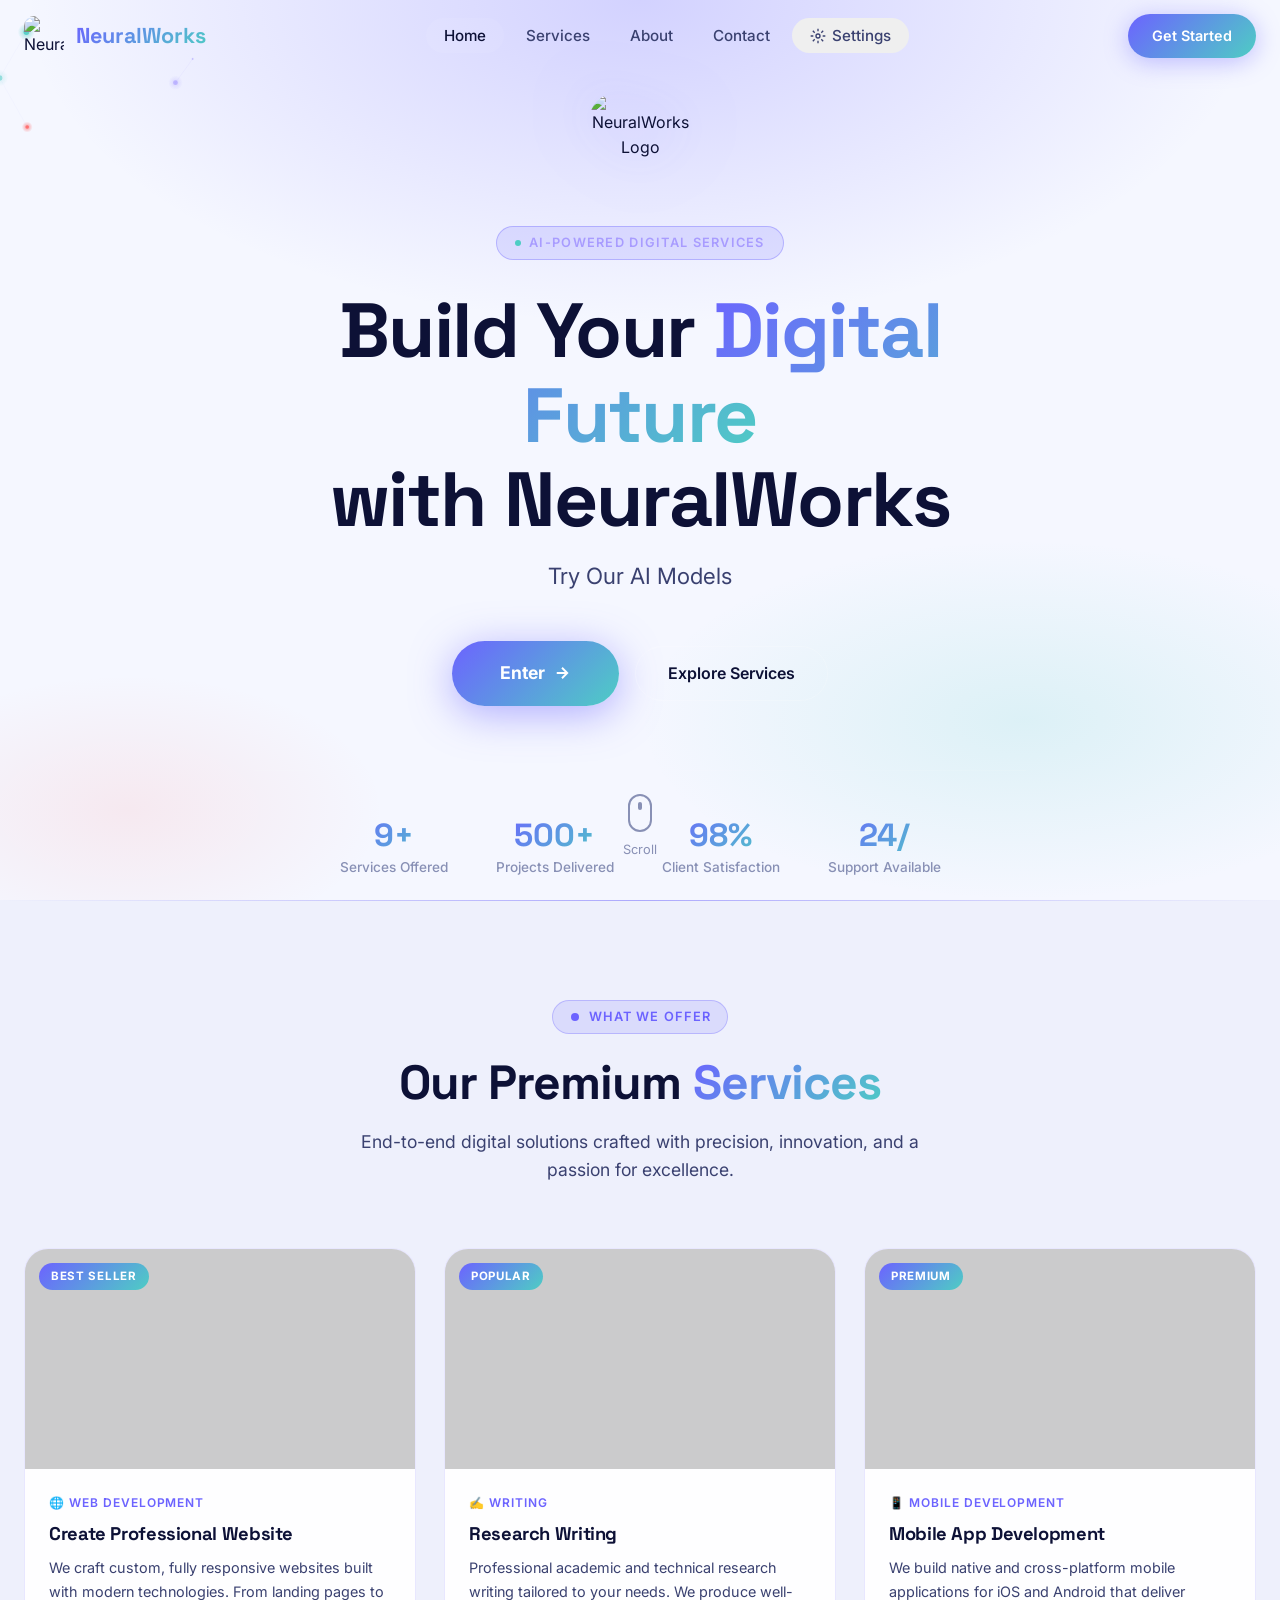
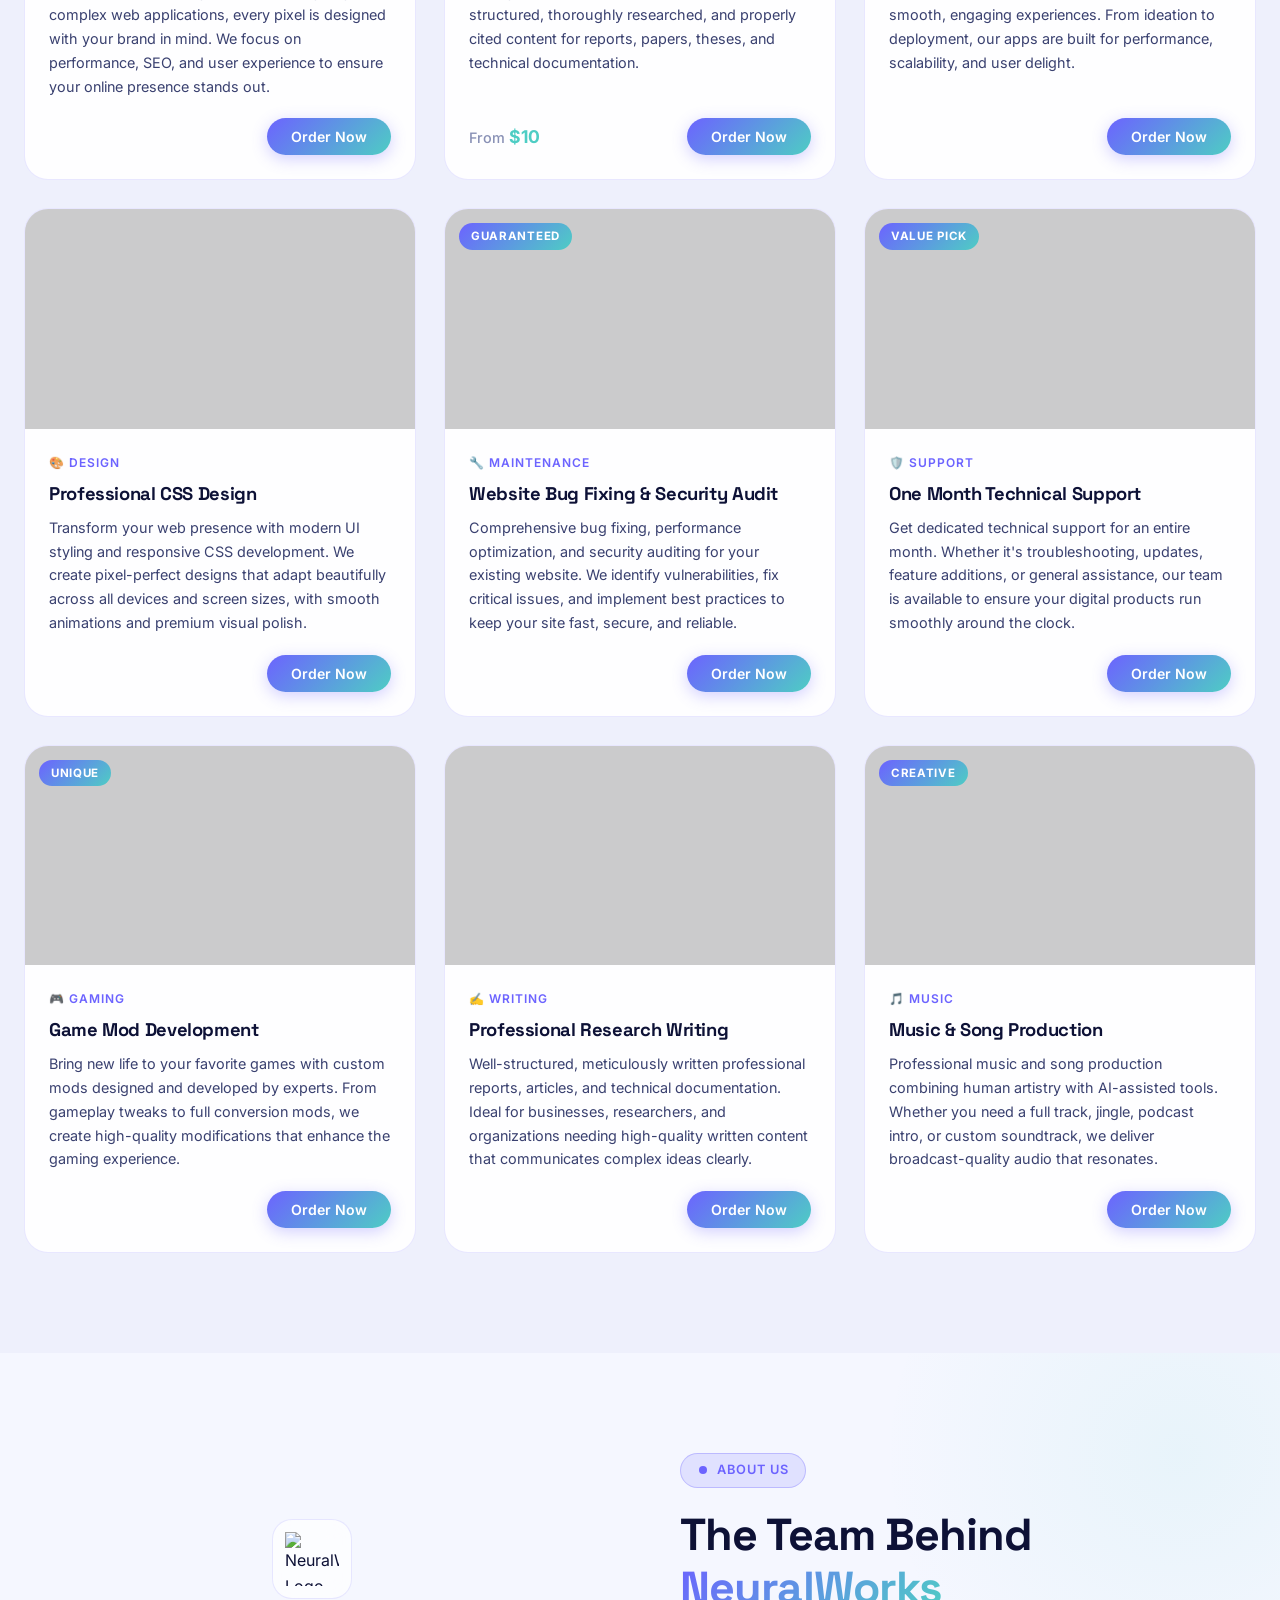
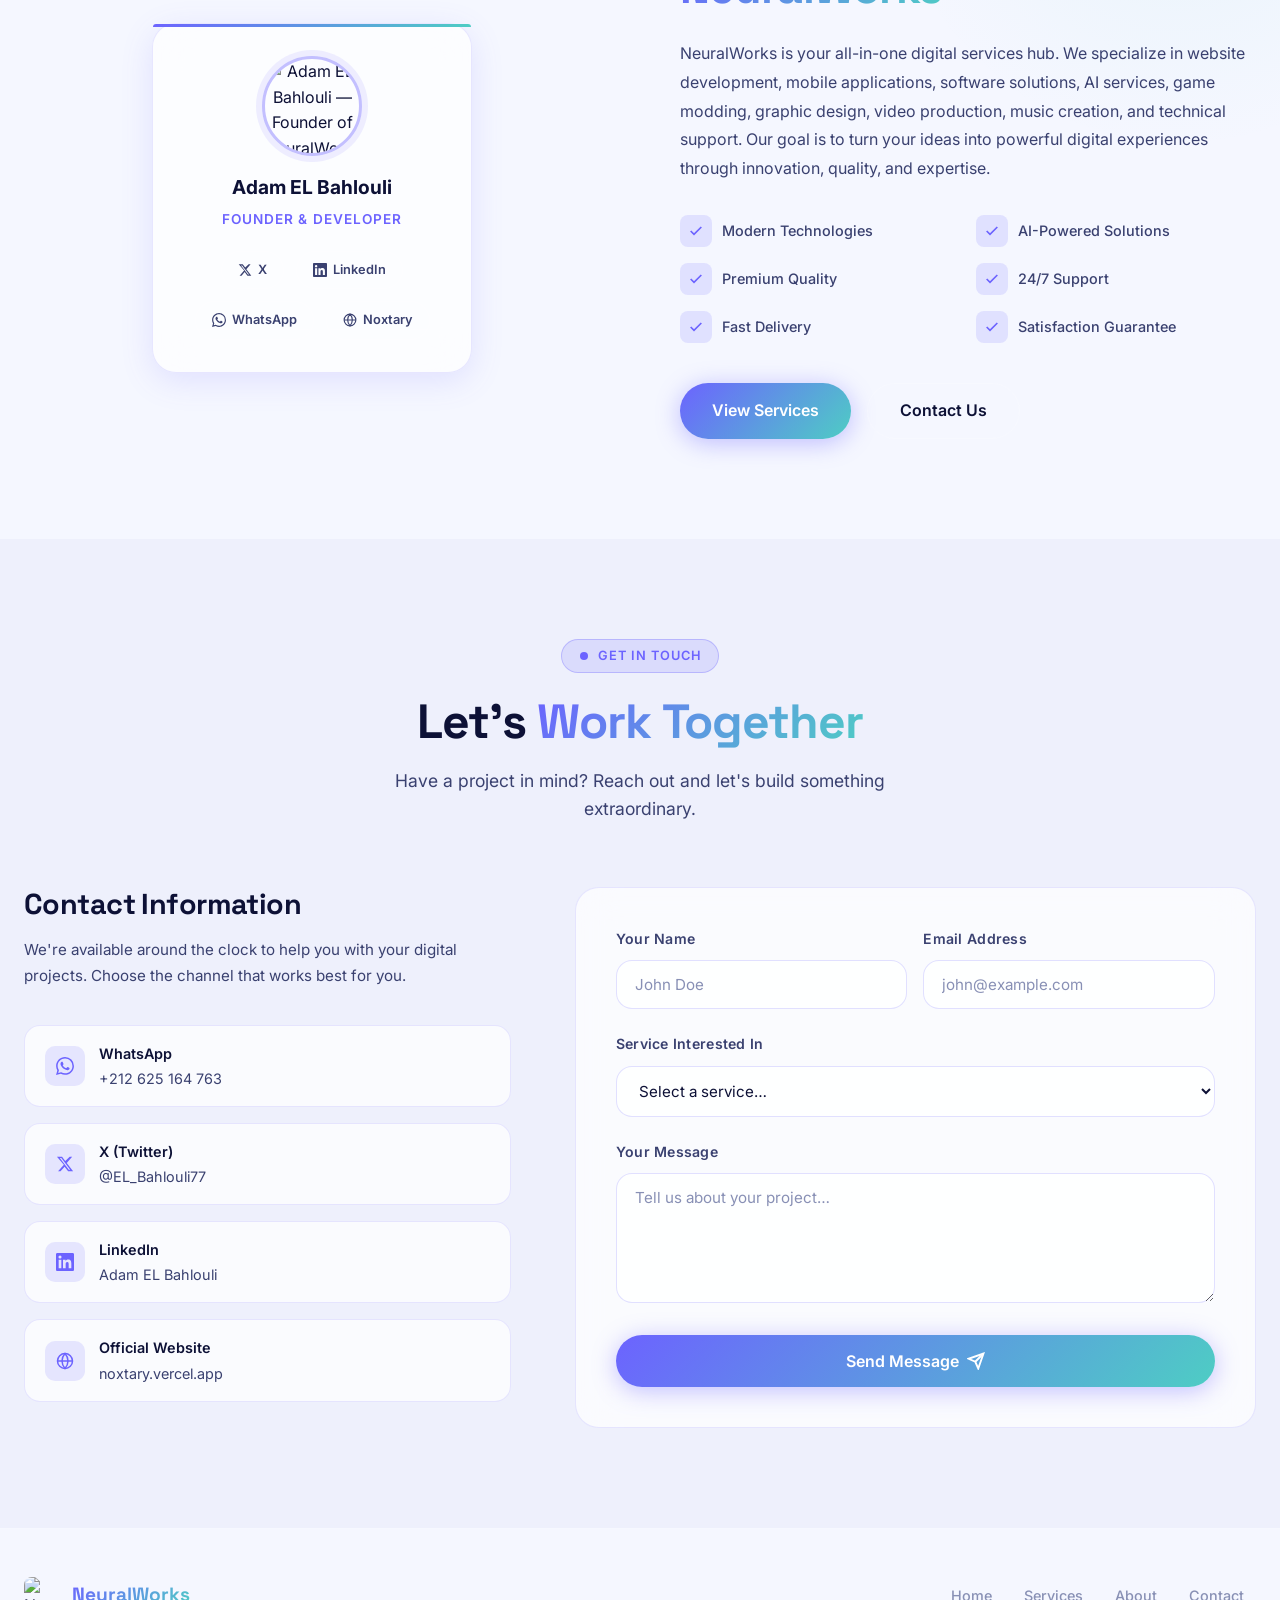
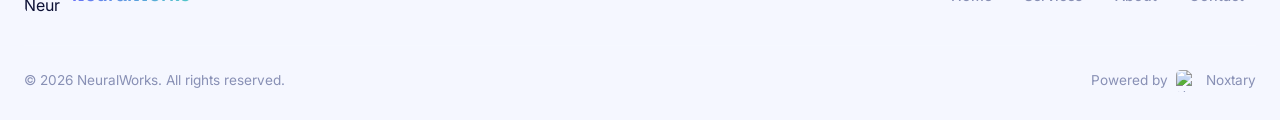
==== Product.html @ 435d672d "Add files via upload" ====
<!DOCTYPE html>
<html lang="en" data-theme="dark">
<head>
  <meta charset="UTF-8" />
  <meta name="viewport" content="width=device-width, initial-scale=1.0" />
  <meta name="description" content="NeuralWorks — Service Details. Premium digital services built with expertise and innovation." />
  <meta name="author" content="Adam EL Bahlouli" />
  <title>Service Details — NeuralWorks</title>
  <link rel="icon" href="https://i.postimg.cc/4Nc6kcV0/file-00000000b61871f4b423d0cf70eb6f37.png" type="image/png" />
  <link rel="stylesheet" href="css/style.css" />
  <link rel="stylesheet" href="css/product.css" />
</head>
<body>

<!-- ==========================================
     NAVIGATION
     ========================================== -->
<nav class="navbar" id="navbar" role="navigation" aria-label="Main navigation">
  <div class="container">
    <a href="index.html" class="nav-logo" aria-label="NeuralWorks Home">
      <img src="https://i.postimg.cc/4Nc6kcV0/file-00000000b61871f4b423d0cf70eb6f37.png"
           alt="NeuralWorks Logo" width="40" height="40" loading="eager" />
      <span class="nav-logo-text">NeuralWorks</span>
    </a>

    <ul class="nav-links" role="list">
      <li><a href="index.html#hero"     class="nav-link" id="nav-home">Home</a></li>
      <li><a href="index.html#services" class="nav-link" id="nav-services">Services</a></li>
      <li><a href="index.html#about"    class="nav-link" id="nav-about">About</a></li>
      <li><a href="index.html#contact"  class="nav-link" id="nav-contact">Contact</a></li>
      <li>
        <button class="nav-link settings-link" id="settings-trigger" aria-haspopup="dialog">
          <svg width="16" height="16" viewBox="0 0 24 24" fill="none" stroke="currentColor" stroke-width="2">
            <circle cx="12" cy="12" r="3"/>
            <path d="M12 1v4M12 19v4M4.22 4.22l2.83 2.83M16.95 16.95l2.83 2.83M1 12h4M19 12h4M4.22 19.78l2.83-2.83M16.95 7.05l2.83-2.83"/>
          </svg>
          Settings
        </button>
      </li>
    </ul>

    <div class="nav-actions">
      <a href="index.html#contact" class="btn btn-primary btn-sm nav-cta">Get Started</a>
      <button class="hamburger" id="hamburger" aria-label="Toggle menu" aria-expanded="false">
        <span></span><span></span><span></span>
      </button>
    </div>
  </div>
</nav>

<!-- Mobile Drawer -->
<div class="nav-drawer" id="nav-drawer">
  <a href="index.html#hero"     class="nav-link">Home</a>
  <a href="index.html#services" class="nav-link">Services</a>
  <a href="index.html#about"    class="nav-link">About</a>
  <a href="index.html#contact"  class="nav-link">Contact</a>
  <button class="nav-link settings-link" id="drawer-settings" style="width:100%;text-align:left;">
    <svg width="16" height="16" viewBox="0 0 24 24" fill="none" stroke="currentColor" stroke-width="2">
      <circle cx="12" cy="12" r="3"/>
      <path d="M12 1v4M12 19v4M4.22 4.22l2.83 2.83M16.95 16.95l2.83 2.83M1 12h4M19 12h4M4.22 19.78l2.83-2.83M16.95 7.05l2.83-2.83"/>
    </svg>
    Settings
  </button>
</div>

<!-- ==========================================
     PRODUCT PAGE MAIN CONTENT
     ========================================== -->
<main id="product-main" aria-label="Service Details">

  <!-- Breadcrumb -->
  <div class="product-breadcrumb" id="product-breadcrumb">
    <div class="container">
      <nav aria-label="Breadcrumb">
        <ol class="breadcrumb-list">
          <li><a href="index.html">Home</a></li>
          <li aria-hidden="true">
            <svg width="14" height="14" viewBox="0 0 24 24" fill="none" stroke="currentColor" stroke-width="2">
              <polyline points="9 18 15 12 9 6"/>
            </svg>
          </li>
          <li><a href="index.html#services">Services</a></li>
          <li aria-hidden="true">
            <svg width="14" height="14" viewBox="0 0 24 24" fill="none" stroke="currentColor" stroke-width="2">
              <polyline points="9 18 15 12 9 6"/>
            </svg>
          </li>
          <li id="breadcrumb-current" aria-current="page">Loading…</li>
        </ol>
      </nav>
    </div>
  </div>

  <!-- Loading State -->
  <div id="product-loading" class="product-loading" aria-live="polite" aria-busy="true">
    <div class="container">
      <div class="product-loading-layout">
        <div class="product-loading-image skeleton"></div>
        <div class="product-loading-details">
          <div class="skeleton" style="height:14px;width:120px;margin-bottom:16px;"></div>
          <div class="skeleton" style="height:36px;width:85%;margin-bottom:12px;"></div>
          <div class="skeleton" style="height:20px;width:60%;margin-bottom:32px;"></div>
          <div class="skeleton" style="height:14px;width:100%;margin-bottom:8px;"></div>
          <div class="skeleton" style="height:14px;width:90%;margin-bottom:8px;"></div>
          <div class="skeleton" style="height:14px;width:75%;margin-bottom:40px;"></div>
          <div style="display:flex;gap:16px;">
            <div class="skeleton" style="height:50px;width:160px;border-radius:9999px;"></div>
            <div class="skeleton" style="height:50px;width:140px;border-radius:9999px;"></div>
          </div>
        </div>
      </div>
    </div>
  </div>

  <!-- Product Content (hidden until loaded) -->
  <div id="product-content" class="product-content" style="display:none;" aria-hidden="true">
    <div class="container">

      <!-- Hero Section -->
      <div class="product-hero">
        <!-- Main Image -->
        <div class="product-image-wrap reveal">
          <img id="product-main-image"
               src=""
               alt=""
               class="product-main-image"
               loading="lazy"
               width="800" height="450" />

          <!-- Badges -->
          <div class="product-image-badges" id="product-image-badges"></div>
        </div>

        <!-- Details -->
        <div class="product-details reveal reveal-delay-2">
          <div class="product-category" id="product-category"></div>

          <h1 class="product-title" id="product-title">Loading…</h1>
          <p class="product-subtitle" id="product-subtitle"></p>

          <!-- Rating -->
          <div class="product-rating-row" id="product-rating-row">
            <div class="product-stars" id="product-stars" aria-label="Rating"></div>
            <span class="product-rating-value" id="product-rating-value"></span>
            <span class="product-reviews" id="product-reviews"></span>
          </div>

          <!-- Price -->
          <div class="product-price-block" id="product-price-block">
            <div class="product-price" id="product-price"></div>
            <div class="product-discount" id="product-discount" style="display:none;"></div>
          </div>

          <!-- Meta Info -->
          <div class="product-meta-grid" id="product-meta-grid">
            <!-- Populated by JS -->
          </div>

          <!-- Description -->
          <div class="product-description-block">
            <h2 class="product-section-label">About This Service</h2>
            <p class="product-description" id="product-description"></p>
          </div>

          <!-- CTA Buttons -->
          <div class="product-cta">
            <a href="index.html#contact"
               class="btn btn-primary product-cta-primary"
               id="product-order-btn">
              Order Now
              <svg width="18" height="18" viewBox="0 0 24 24" fill="none" stroke="currentColor" stroke-width="2.5">
                <path d="M5 12h14M12 5l7 7-7 7"/>
              </svg>
            </a>
            <a href="https://wa.me/212625164763"
               target="_blank" rel="noopener noreferrer"
               class="btn btn-outline product-cta-secondary">
              <svg width="18" height="18" viewBox="0 0 24 24" fill="currentColor">
                <path d="M17.472 14.382c-.297-.149-1.758-.867-2.03-.967-.273-.099-.471-.148-.67.15-.197.297-.767.966-.94 1.164-.173.199-.347.223-.644.075-.297-.15-1.255-.463-2.39-1.475-.883-.788-1.48-1.761-1.653-2.059-.173-.297-.018-.458.13-.606.134-.133.298-.347.446-.52.149-.174.198-.298.298-.497.099-.198.05-.371-.025-.52-.075-.149-.669-1.612-.916-2.207-.242-.579-.487-.5-.669-.51-.173-.008-.371-.01-.57-.01-.198 0-.52.074-.792.372-.272.297-1.04 1.016-1.04 2.479 0 1.462 1.065 2.875 1.213 3.074.149.198 2.096 3.2 5.077 4.487.709.306 1.262.489 1.694.625.712.227 1.36.195 1.871.118.571-.085 1.758-.719 2.006-1.413.248-.694.248-1.289.173-1.413-.074-.124-.272-.198-.57-.347m-5.421 7.403h-.004a9.87 9.87 0 01-5.031-1.378l-.361-.214-3.741.982.998-3.648-.235-.374a9.86 9.86 0 01-1.51-5.26c.001-5.45 4.436-9.884 9.888-9.884 2.64 0 5.122 1.03 6.988 2.898a9.825 9.825 0 012.893 6.994c-.003 5.45-4.437 9.884-9.885 9.884m8.413-18.297A11.815 11.815 0 0012.05 0C5.495 0 .16 5.335.157 11.892c0 2.096.547 4.142 1.588 5.945L.057 24l6.305-1.654a11.882 11.882 0 005.683 1.448h.005c6.554 0 11.89-5.335 11.893-11.893a11.821 11.821 0 00-3.48-8.413z"/>
              </svg>
              WhatsApp
            </a>
          </div>
        </div>
      </div>

      <!-- Features & Technologies Panels -->
      <div class="product-panels reveal">

        <!-- Features -->
        <div class="product-panel" id="product-features-panel">
          <h2 class="product-panel-title">
            <span class="product-panel-icon" aria-hidden="true">✨</span>
            What's Included
          </h2>
          <ul class="product-features-list" id="product-features-list" aria-label="Features">
            <!-- Populated by JS -->
          </ul>
        </div>

        <!-- Technologies -->
        <div class="product-panel" id="product-tech-panel">
          <h2 class="product-panel-title">
            <span class="product-panel-icon" aria-hidden="true">⚙️</span>
            Technologies & Tools
          </h2>
          <div class="product-tech-tags" id="product-tech-tags" aria-label="Technologies">
            <!-- Populated by JS -->
          </div>
        </div>

      </div>

    </div>
  </div>

  <!-- Error State -->
  <div id="product-error" class="product-error" style="display:none;" role="alert">
    <div class="container">
      <div class="product-error-content">
        <div class="product-error-icon" aria-hidden="true">🔍</div>
        <h1>Service Not Found</h1>
        <p>The service you're looking for doesn't exist or may have been removed.</p>
        <a href="index.html#services" class="btn btn-primary">Browse All Services</a>
      </div>
    </div>
  </div>

</main>

<!-- ==========================================
     FOOTER
     ========================================== -->
<footer role="contentinfo">
  <div class="container">
    <div class="footer-main">
      <div class="footer-brand">
        <img src="https://i.postimg.cc/4Nc6kcV0/file-00000000b61871f4b423d0cf70eb6f37.png"
             alt="NeuralWorks Logo" class="footer-logo" width="36" height="36" loading="lazy" />
        <span class="footer-brand-name">NeuralWorks</span>
      </div>
      <nav class="footer-nav" aria-label="Footer navigation">
        <a href="index.html#hero">Home</a>
        <a href="index.html#services">Services</a>
        <a href="index.html#about">About</a>
        <a href="index.html#contact">Contact</a>
      </nav>
    </div>
    <div class="footer-divider"></div>
    <div class="footer-bottom">
      <span class="footer-copy">© 2026 NeuralWorks. All rights reserved.</span>
      <a href="https://noxtary.vercel.app/" target="_blank" rel="noopener noreferrer"
         class="footer-powered" aria-label="Powered by Noxtary">
        Powered by
        <img src="https://i.postimg.cc/P5BdcqZL/1000105011.png"
             alt="Noxtary Logo" width="22" height="22" loading="lazy" />
        Noxtary
      </a>
    </div>
  </div>
</footer>

<!-- Settings Panel -->
<div class="settings-overlay" id="settings-overlay" aria-hidden="true"></div>
<div class="settings-panel" id="settings-panel" role="dialog" aria-modal="true" aria-label="Settings">
  <div class="settings-header">
    <h2 class="settings-title">Settings</h2>
    <button class="settings-close" id="settings-close" aria-label="Close settings">
      <svg width="18" height="18" viewBox="0 0 24 24" fill="none" stroke="currentColor" stroke-width="2.5">
        <line x1="18" y1="6" x2="6" y2="18"/><line x1="6" y1="6" x2="18" y2="18"/>
      </svg>
    </button>
  </div>
  <div class="settings-section">
    <div class="settings-section-title">Appearance</div>
    <div class="theme-toggle-group" role="radiogroup">
      <button class="theme-option active" id="theme-dark" role="radio" aria-checked="true">
        <span class="theme-icon" aria-hidden="true">🌙</span>
        Dark Mode
      </button>
      <button class="theme-option" id="theme-light" role="radio" aria-checked="false">
        <span class="theme-icon" aria-hidden="true">☀️</span>
        Light Mode
      </button>
    </div>
  </div>
  <div class="settings-section">
    <div class="settings-section-title">Developer</div>
    <div class="dev-card">
      <img src="https://i.postimg.cc/sxQrwdXf/IMG-20260625-WA0000.jpg"
           alt="Adam EL Bahlouli" class="dev-avatar" width="56" height="56" loading="lazy" />
      <div class="dev-info">
        <div class="dev-name">Adam EL Bahlouli</div>
        <div class="dev-role">Founder & Developer</div>
        <div class="dev-links">
          <a href="https://x.com/EL_Bahlouli77" target="_blank" rel="noopener noreferrer" class="dev-link">X</a>
          <a href="https://www.linkedin.com/in/adam-el-bahlouli-4b8435385?utm_source=share_via&utm_content=profile&utm_medium=member_android" target="_blank" rel="noopener noreferrer" class="dev-link">LinkedIn</a>
          <a href="https://wa.me/212625164763" target="_blank" rel="noopener noreferrer" class="dev-link">WhatsApp</a>
          <a href="https://noxtary.vercel.app/" target="_blank" rel="noopener noreferrer" class="dev-link">Noxtary</a>
        </div>
      </div>
    </div>
  </div>
</div>

<div class="toast-container" id="toast-container" aria-live="polite"></div>

<!-- Scripts -->
<script src="js/theme.js" defer></script>
<script src="js/main.js" defer></script>
<script src="js/product.js" defer></script>

</body>
</html>
---- css/style.css ----
/* ==========================================
   NeuralWorks — Global CSS Design System
   ========================================== */

@import url('https://fonts.googleapis.com/css2?family=Inter:wght@300;400;500;600;700;800;900&family=Space+Grotesk:wght@300;400;500;600;700&display=swap');

/* ---- CSS Custom Properties ---- */
:root {
  /* Colors — Dark Theme (default) */
  --bg-primary: #050818;
  --bg-secondary: #0a0f2e;
  --bg-card: rgba(255, 255, 255, 0.04);
  --bg-card-hover: rgba(255, 255, 255, 0.08);
  --bg-glass: rgba(255, 255, 255, 0.06);
  --bg-glass-border: rgba(255, 255, 255, 0.1);

  --text-primary: #f0f4ff;
  --text-secondary: #9aa3c2;
  --text-muted: #5a6480;
  --text-accent: #7b8fff;

  --accent-primary: #6c63ff;
  --accent-secondary: #4ecdc4;
  --accent-tertiary: #ff6b6b;
  --accent-gold: #ffd700;

  --gradient-hero: linear-gradient(135deg, #6c63ff 0%, #4ecdc4 50%, #ff6b6b 100%);
  --gradient-primary: linear-gradient(135deg, #6c63ff, #4ecdc4);
  --gradient-card: linear-gradient(135deg, rgba(108, 99, 255, 0.15), rgba(78, 205, 196, 0.05));
  --gradient-text: linear-gradient(135deg, #6c63ff, #4ecdc4);

  --shadow-sm: 0 2px 8px rgba(0, 0, 0, 0.3);
  --shadow-md: 0 8px 32px rgba(0, 0, 0, 0.4);
  --shadow-lg: 0 20px 60px rgba(0, 0, 0, 0.5);
  --shadow-glow: 0 0 40px rgba(108, 99, 255, 0.3);
  --shadow-glow-sm: 0 0 20px rgba(108, 99, 255, 0.2);

  --border-glass: 1px solid rgba(255, 255, 255, 0.1);
  --border-accent: 1px solid rgba(108, 99, 255, 0.4);

  --radius-sm: 8px;
  --radius-md: 16px;
  --radius-lg: 24px;
  --radius-xl: 32px;
  --radius-full: 9999px;

  --transition-fast: 0.2s ease;
  --transition-base: 0.35s ease;
  --transition-slow: 0.6s ease;

  --nav-height: 72px;
  --section-padding: 100px;

  --font-primary: 'Inter', sans-serif;
  --font-display: 'Space Grotesk', sans-serif;
}

/* ---- Light Theme ---- */
[data-theme="light"] {
  --bg-primary: #f5f7ff;
  --bg-secondary: #eef0fc;
  --bg-card: rgba(255, 255, 255, 0.85);
  --bg-card-hover: rgba(255, 255, 255, 0.95);
  --bg-glass: rgba(255, 255, 255, 0.7);
  --bg-glass-border: rgba(108, 99, 255, 0.15);

  --text-primary: #0d1136;
  --text-secondary: #3a4170;
  --text-muted: #8890b5;
  --text-accent: #6c63ff;

  --shadow-sm: 0 2px 8px rgba(108, 99, 255, 0.1);
  --shadow-md: 0 8px 32px rgba(108, 99, 255, 0.15);
  --shadow-lg: 0 20px 60px rgba(108, 99, 255, 0.2);
  --shadow-glow: 0 0 40px rgba(108, 99, 255, 0.2);

  --border-glass: 1px solid rgba(108, 99, 255, 0.15);
  --bg-card: rgba(255, 255, 255, 0.9);
}

/* ---- Reset & Base ---- */
*, *::before, *::after {
  box-sizing: border-box;
  margin: 0;
  padding: 0;
}

html {
  scroll-behavior: smooth;
  font-size: 16px;
  overflow-x: hidden;
}

body {
  font-family: var(--font-primary);
  background: var(--bg-primary);
  color: var(--text-primary);
  line-height: 1.6;
  overflow-x: hidden;
  transition: background 0.4s ease, color 0.4s ease;
  min-height: 100vh;
}

img {
  max-width: 100%;
  height: auto;
  display: block;
}

a {
  text-decoration: none;
  color: inherit;
}

button {
  cursor: pointer;
  border: none;
  outline: none;
  font-family: inherit;
}

ul, ol {
  list-style: none;
}

/* ---- Typography ---- */
h1, h2, h3, h4, h5, h6 {
  font-family: var(--font-display);
  font-weight: 700;
  line-height: 1.2;
  letter-spacing: -0.02em;
}

.gradient-text {
  background: var(--gradient-text);
  -webkit-background-clip: text;
  -webkit-text-fill-color: transparent;
  background-clip: text;
}

/* ---- Layout Utilities ---- */
.container {
  width: 100%;
  max-width: 1280px;
  margin: 0 auto;
  padding: 0 24px;
}

.section {
  padding: var(--section-padding) 0;
}

.section-header {
  text-align: center;
  margin-bottom: 64px;
}

.section-tag {
  display: inline-flex;
  align-items: center;
  gap: 8px;
  background: rgba(108, 99, 255, 0.15);
  border: 1px solid rgba(108, 99, 255, 0.3);
  color: var(--accent-primary);
  font-size: 0.8rem;
  font-weight: 600;
  letter-spacing: 0.08em;
  text-transform: uppercase;
  padding: 6px 16px;
  border-radius: var(--radius-full);
  margin-bottom: 20px;
}

.section-title {
  font-size: clamp(2rem, 4vw, 3rem);
  color: var(--text-primary);
  margin-bottom: 16px;
}

.section-subtitle {
  font-size: 1.1rem;
  color: var(--text-secondary);
  max-width: 560px;
  margin: 0 auto;
}

/* ---- Buttons ---- */
.btn {
  display: inline-flex;
  align-items: center;
  justify-content: center;
  gap: 8px;
  padding: 14px 32px;
  border-radius: var(--radius-full);
  font-size: 1rem;
  font-weight: 600;
  font-family: var(--font-primary);
  transition: all var(--transition-base);
  position: relative;
  overflow: hidden;
  white-space: nowrap;
}

.btn::before {
  content: '';
  position: absolute;
  inset: 0;
  background: rgba(255,255,255,0.12);
  opacity: 0;
  transition: opacity var(--transition-fast);
}

.btn:hover::before {
  opacity: 1;
}

.btn-primary {
  background: var(--gradient-primary);
  color: #fff;
  box-shadow: 0 4px 24px rgba(108, 99, 255, 0.4);
}

.btn-primary:hover {
  transform: translateY(-2px);
  box-shadow: 0 8px 32px rgba(108, 99, 255, 0.6);
}

.btn-outline {
  background: transparent;
  border: 1px solid rgba(255,255,255,0.2);
  color: var(--text-primary);
}

.btn-outline:hover {
  border-color: var(--accent-primary);
  color: var(--accent-primary);
  transform: translateY(-2px);
}

.btn-sm {
  padding: 10px 24px;
  font-size: 0.9rem;
}

/* ---- Glass Card ---- */
.glass-card {
  background: var(--bg-glass);
  border: var(--border-glass);
  backdrop-filter: blur(20px);
  -webkit-backdrop-filter: blur(20px);
  border-radius: var(--radius-lg);
}

/* ============================================
   NAVIGATION
   ============================================ */
.navbar {
  position: fixed;
  top: 0;
  left: 0;
  right: 0;
  z-index: 1000;
  height: var(--nav-height);
  display: flex;
  align-items: center;
  transition: all var(--transition-base);
}

.navbar.scrolled {
  background: rgba(5, 8, 24, 0.85);
  backdrop-filter: blur(24px);
  -webkit-backdrop-filter: blur(24px);
  border-bottom: 1px solid rgba(255,255,255,0.06);
  box-shadow: 0 4px 24px rgba(0,0,0,0.3);
}

[data-theme="light"] .navbar.scrolled {
  background: rgba(245, 247, 255, 0.85);
  border-bottom: 1px solid rgba(108, 99, 255, 0.1);
}

.navbar .container {
  display: flex;
  align-items: center;
  justify-content: space-between;
  gap: 24px;
}

.nav-logo {
  display: flex;
  align-items: center;
  gap: 12px;
  flex-shrink: 0;
  text-decoration: none;
}

.nav-logo img {
  width: 40px;
  height: 40px;
  border-radius: 10px;
  object-fit: contain;
}

.nav-logo-text {
  font-family: var(--font-display);
  font-size: 1.35rem;
  font-weight: 700;
  background: var(--gradient-text);
  -webkit-background-clip: text;
  -webkit-text-fill-color: transparent;
  background-clip: text;
}

.nav-links {
  display: flex;
  align-items: center;
  gap: 4px;
}

.nav-link {
  padding: 8px 18px;
  border-radius: var(--radius-full);
  color: var(--text-secondary);
  font-size: 0.95rem;
  font-weight: 500;
  transition: all var(--transition-fast);
  position: relative;
}

.nav-link:hover,
.nav-link.active {
  color: var(--text-primary);
  background: rgba(255,255,255,0.07);
}

.nav-link.settings-link {
  display: flex;
  align-items: center;
  gap: 6px;
}

.nav-actions {
  display: flex;
  align-items: center;
  gap: 12px;
}

.nav-cta {
  padding: 10px 24px;
  font-size: 0.9rem;
}

/* Hamburger */
.hamburger {
  display: none;
  flex-direction: column;
  gap: 5px;
  background: none;
  padding: 8px;
  border-radius: 8px;
  transition: background var(--transition-fast);
}

.hamburger:hover {
  background: rgba(255,255,255,0.08);
}

.hamburger span {
  display: block;
  width: 24px;
  height: 2px;
  background: var(--text-primary);
  border-radius: 2px;
  transition: all var(--transition-base);
}

.hamburger.open span:nth-child(1) {
  transform: translateY(7px) rotate(45deg);
}
.hamburger.open span:nth-child(2) {
  opacity: 0;
  transform: scaleX(0);
}
.hamburger.open span:nth-child(3) {
  transform: translateY(-7px) rotate(-45deg);
}

/* Mobile Nav Drawer */
.nav-drawer {
  position: fixed;
  top: var(--nav-height);
  left: 0;
  right: 0;
  background: rgba(5, 8, 24, 0.97);
  backdrop-filter: blur(24px);
  border-bottom: 1px solid rgba(255,255,255,0.06);
  padding: 24px;
  display: none;
  flex-direction: column;
  gap: 8px;
  z-index: 999;
  transform: translateY(-20px);
  opacity: 0;
  transition: all var(--transition-base);
}

[data-theme="light"] .nav-drawer {
  background: rgba(245, 247, 255, 0.97);
}

.nav-drawer.open {
  transform: translateY(0);
  opacity: 1;
}

.nav-drawer .nav-link {
  padding: 14px 20px;
  border-radius: var(--radius-md);
  font-size: 1rem;
  width: 100%;
  text-align: left;
}

/* ============================================
   HERO SECTION
   ============================================ */
#hero {
  position: relative;
  min-height: 100vh;
  display: flex;
  align-items: center;
  justify-content: center;
  overflow: hidden;
  padding-top: var(--nav-height);
}

.hero-canvas {
  position: absolute;
  inset: 0;
  z-index: 0;
}

.hero-bg-gradient {
  position: absolute;
  inset: 0;
  background:
    radial-gradient(ellipse 80% 60% at 50% 0%, rgba(108,99,255,0.25) 0%, transparent 60%),
    radial-gradient(ellipse 60% 40% at 80% 80%, rgba(78,205,196,0.15) 0%, transparent 50%),
    radial-gradient(ellipse 40% 30% at 10% 90%, rgba(255,107,107,0.1) 0%, transparent 50%);
  z-index: 1;
}

.hero-content {
  position: relative;
  z-index: 10;
  text-align: center;
  max-width: 820px;
  margin: 0 auto;
  padding: 0 24px;
}

.hero-logo {
  width: 100px;
  height: 100px;
  object-fit: contain;
  border-radius: 24px;
  margin: 0 auto 32px;
  filter: drop-shadow(0 0 30px rgba(108, 99, 255, 0.5));
  animation: heroLogoPulse 3s ease-in-out infinite;
}

@keyframes heroLogoPulse {
  0%, 100% { filter: drop-shadow(0 0 30px rgba(108, 99, 255, 0.5)); }
  50% { filter: drop-shadow(0 0 50px rgba(108, 99, 255, 0.8)); }
}

.hero-badge {
  display: inline-flex;
  align-items: center;
  gap: 8px;
  background: rgba(108, 99, 255, 0.15);
  border: 1px solid rgba(108, 99, 255, 0.35);
  color: #a89cff;
  font-size: 0.8rem;
  font-weight: 600;
  letter-spacing: 0.1em;
  text-transform: uppercase;
  padding: 6px 18px;
  border-radius: var(--radius-full);
  margin-bottom: 28px;
  animation: fadeInDown 0.8s ease 0.2s both;
}

.hero-badge-dot {
  width: 6px;
  height: 6px;
  background: var(--accent-secondary);
  border-radius: 50%;
  animation: dotPulse 2s ease-in-out infinite;
}

@keyframes dotPulse {
  0%, 100% { opacity: 1; transform: scale(1); }
  50% { opacity: 0.5; transform: scale(1.5); }
}

.hero-title {
  font-size: clamp(2.4rem, 6vw, 5rem);
  line-height: 1.1;
  color: var(--text-primary);
  margin-bottom: 16px;
  animation: fadeInUp 0.8s ease 0.3s both;
}

.hero-subtitle {
  font-size: clamp(1.1rem, 2.5vw, 1.4rem);
  color: var(--text-secondary);
  margin-bottom: 48px;
  animation: fadeInUp 0.8s ease 0.5s both;
  font-weight: 400;
}

.hero-cta-group {
  display: flex;
  align-items: center;
  justify-content: center;
  gap: 16px;
  flex-wrap: wrap;
  animation: fadeInUp 0.8s ease 0.6s both;
}

.btn-hero {
  padding: 18px 48px;
  font-size: 1.1rem;
  background: var(--gradient-primary);
  color: #fff;
  border-radius: var(--radius-full);
  font-weight: 700;
  box-shadow: 0 8px 40px rgba(108, 99, 255, 0.5);
  transition: all var(--transition-base);
  position: relative;
  overflow: hidden;
}

.btn-hero::after {
  content: '';
  position: absolute;
  inset: 0;
  background: linear-gradient(135deg, rgba(255,255,255,0.2), transparent);
  opacity: 0;
  transition: opacity var(--transition-fast);
}

.btn-hero:hover {
  transform: translateY(-4px) scale(1.02);
  box-shadow: 0 16px 60px rgba(108, 99, 255, 0.7);
}

.btn-hero:hover::after {
  opacity: 1;
}

.hero-scroll-indicator {
  position: absolute;
  bottom: 40px;
  left: 50%;
  transform: translateX(-50%);
  display: flex;
  flex-direction: column;
  align-items: center;
  gap: 8px;
  color: var(--text-muted);
  font-size: 0.8rem;
  animation: scrollBounce 2s ease-in-out infinite;
  z-index: 10;
}

.scroll-mouse {
  width: 24px;
  height: 38px;
  border: 2px solid var(--text-muted);
  border-radius: 12px;
  position: relative;
}

.scroll-mouse::after {
  content: '';
  position: absolute;
  top: 6px;
  left: 50%;
  transform: translateX(-50%);
  width: 4px;
  height: 8px;
  background: var(--text-muted);
  border-radius: 2px;
  animation: scrollWheel 2s ease-in-out infinite;
}

@keyframes scrollWheel {
  0% { opacity: 1; transform: translateX(-50%) translateY(0); }
  100% { opacity: 0; transform: translateX(-50%) translateY(14px); }
}

@keyframes scrollBounce {
  0%, 100% { transform: translateX(-50%) translateY(0); }
  50% { transform: translateX(-50%) translateY(8px); }
}

/* Hero Stats */
.hero-stats {
  display: flex;
  align-items: center;
  justify-content: center;
  gap: 48px;
  margin-top: 64px;
  padding-top: 48px;
  border-top: 1px solid rgba(255,255,255,0.08);
  animation: fadeInUp 0.8s ease 0.8s both;
  flex-wrap: wrap;
}

.hero-stat {
  text-align: center;
}

.hero-stat-value {
  font-family: var(--font-display);
  font-size: 2rem;
  font-weight: 800;
  background: var(--gradient-text);
  -webkit-background-clip: text;
  -webkit-text-fill-color: transparent;
  background-clip: text;
  line-height: 1;
}

.hero-stat-label {
  font-size: 0.85rem;
  color: var(--text-muted);
  margin-top: 6px;
  font-weight: 500;
}

/* ============================================
   SERVICES SECTION
   ============================================ */
#services {
  background: var(--bg-secondary);
  position: relative;
  overflow: hidden;
}

#services::before {
  content: '';
  position: absolute;
  top: 0;
  left: 0;
  right: 0;
  height: 1px;
  background: linear-gradient(90deg, transparent, rgba(108,99,255,0.5), transparent);
}

.services-grid {
  display: grid;
  grid-template-columns: repeat(auto-fill, minmax(340px, 1fr));
  gap: 28px;
}

/* Service Card */
.service-card {
  background: var(--bg-card);
  border: var(--border-glass);
  border-radius: var(--radius-lg);
  overflow: hidden;
  transition: all var(--transition-base);
  position: relative;
  display: flex;
  flex-direction: column;
  cursor: pointer;
}

.service-card::before {
  content: '';
  position: absolute;
  inset: 0;
  background: var(--gradient-card);
  opacity: 0;
  transition: opacity var(--transition-base);
  border-radius: inherit;
  z-index: 0;
}

.service-card:hover {
  transform: translateY(-8px);
  border-color: rgba(108, 99, 255, 0.4);
  box-shadow: var(--shadow-lg), var(--shadow-glow);
}

.service-card:hover::before {
  opacity: 1;
}

.service-card-image {
  position: relative;
  overflow: hidden;
  aspect-ratio: 16 / 9;
  background: rgba(0,0,0,0.2);
  z-index: 1;
}

.service-card-image img {
  width: 100%;
  height: 100%;
  object-fit: cover;
  transition: transform 0.5s ease;
}

.service-card:hover .service-card-image img {
  transform: scale(1.06);
}

.service-card-badge {
  position: absolute;
  top: 14px;
  left: 14px;
  background: var(--gradient-primary);
  color: #fff;
  font-size: 0.72rem;
  font-weight: 700;
  padding: 4px 12px;
  border-radius: var(--radius-full);
  letter-spacing: 0.06em;
  text-transform: uppercase;
  z-index: 2;
}

.service-card-body {
  padding: 24px;
  flex: 1;
  display: flex;
  flex-direction: column;
  position: relative;
  z-index: 1;
}

.service-card-category {
  font-size: 0.75rem;
  font-weight: 600;
  color: var(--accent-primary);
  text-transform: uppercase;
  letter-spacing: 0.08em;
  margin-bottom: 10px;
}

.service-card-title {
  font-size: 1.15rem;
  font-weight: 700;
  color: var(--text-primary);
  margin-bottom: 10px;
  line-height: 1.3;
}

.service-card-desc {
  font-size: 0.9rem;
  color: var(--text-secondary);
  line-height: 1.65;
  flex: 1;
  margin-bottom: 20px;
}

.service-card-footer {
  display: flex;
  align-items: center;
  justify-content: space-between;
  gap: 12px;
}

.service-card-price {
  font-size: 0.9rem;
  color: var(--text-muted);
  font-weight: 500;
}

.service-card-price span {
  font-size: 1.1rem;
  font-weight: 700;
  color: var(--accent-secondary);
}

.btn-order {
  padding: 10px 24px;
  font-size: 0.88rem;
  font-weight: 600;
  background: var(--gradient-primary);
  color: #fff;
  border-radius: var(--radius-full);
  transition: all var(--transition-base);
  flex-shrink: 0;
  box-shadow: 0 4px 16px rgba(108, 99, 255, 0.3);
}

.btn-order:hover {
  transform: translateY(-2px);
  box-shadow: 0 8px 24px rgba(108, 99, 255, 0.5);
}

/* ============================================
   ABOUT SECTION
   ============================================ */
#about {
  position: relative;
  overflow: hidden;
}

#about::before {
  content: '';
  position: absolute;
  top: -200px;
  right: -200px;
  width: 600px;
  height: 600px;
  background: radial-gradient(circle, rgba(78, 205, 196, 0.08) 0%, transparent 70%);
  border-radius: 50%;
  pointer-events: none;
}

.about-grid {
  display: grid;
  grid-template-columns: 1fr 1fr;
  gap: 80px;
  align-items: center;
}

.about-visual {
  display: flex;
  flex-direction: column;
  align-items: center;
  gap: 24px;
  position: relative;
}

.about-logo-wrap {
  width: 80px;
  height: 80px;
  background: var(--bg-glass);
  border: var(--border-glass);
  border-radius: 20px;
  display: flex;
  align-items: center;
  justify-content: center;
  backdrop-filter: blur(12px);
  padding: 12px;
}

.about-logo-wrap img {
  width: 100%;
  height: 100%;
  object-fit: contain;
}

.about-owner-card {
  background: var(--bg-glass);
  border: var(--border-glass);
  border-radius: var(--radius-lg);
  backdrop-filter: blur(20px);
  padding: 32px;
  text-align: center;
  position: relative;
  width: 100%;
  max-width: 320px;
  box-shadow: var(--shadow-md);
  transition: all var(--transition-base);
}

.about-owner-card:hover {
  transform: translateY(-4px);
  box-shadow: var(--shadow-lg), var(--shadow-glow-sm);
}

.about-owner-card::before {
  content: '';
  position: absolute;
  top: 0;
  left: 0;
  right: 0;
  height: 3px;
  background: var(--gradient-primary);
  border-radius: var(--radius-lg) var(--radius-lg) 0 0;
}

.owner-avatar {
  width: 100px;
  height: 100px;
  border-radius: 50%;
  object-fit: cover;
  border: 3px solid rgba(108, 99, 255, 0.4);
  margin: 0 auto 16px;
  box-shadow: 0 0 0 6px rgba(108, 99, 255, 0.1);
}

.owner-name {
  font-size: 1.2rem;
  font-weight: 700;
  color: var(--text-primary);
  margin-bottom: 6px;
}

.owner-role {
  font-size: 0.85rem;
  color: var(--accent-primary);
  font-weight: 600;
  text-transform: uppercase;
  letter-spacing: 0.08em;
  margin-bottom: 20px;
}

.owner-socials {
  display: flex;
  align-items: center;
  justify-content: center;
  gap: 12px;
  flex-wrap: wrap;
}

.social-btn {
  display: inline-flex;
  align-items: center;
  gap: 6px;
  padding: 8px 16px;
  border-radius: var(--radius-full);
  font-size: 0.8rem;
  font-weight: 600;
  border: 1px solid rgba(255,255,255,0.12);
  color: var(--text-secondary);
  transition: all var(--transition-fast);
  background: rgba(255,255,255,0.04);
}

.social-btn:hover {
  border-color: var(--accent-primary);
  color: var(--accent-primary);
  background: rgba(108, 99, 255, 0.1);
  transform: translateY(-2px);
}

.social-btn svg {
  flex-shrink: 0;
}

.about-content h2 {
  font-size: clamp(2rem, 3.5vw, 2.8rem);
  color: var(--text-primary);
  margin-bottom: 24px;
  line-height: 1.2;
}

.about-description {
  font-size: 1rem;
  color: var(--text-secondary);
  line-height: 1.8;
  margin-bottom: 32px;
}

.about-highlights {
  display: grid;
  grid-template-columns: 1fr 1fr;
  gap: 16px;
  margin-bottom: 40px;
}

.highlight-item {
  display: flex;
  align-items: center;
  gap: 10px;
  font-size: 0.9rem;
  color: var(--text-secondary);
  font-weight: 500;
}

.highlight-icon {
  width: 32px;
  height: 32px;
  background: rgba(108, 99, 255, 0.15);
  border-radius: 8px;
  display: flex;
  align-items: center;
  justify-content: center;
  flex-shrink: 0;
  color: var(--accent-primary);
}

/* ============================================
   CONTACT SECTION
   ============================================ */
#contact {
  background: var(--bg-secondary);
  position: relative;
  overflow: hidden;
}

.contact-grid {
  display: grid;
  grid-template-columns: 1fr 1.4fr;
  gap: 64px;
  align-items: start;
}

.contact-info h3 {
  font-size: 1.8rem;
  color: var(--text-primary);
  margin-bottom: 16px;
}

.contact-info p {
  color: var(--text-secondary);
  font-size: 0.95rem;
  line-height: 1.7;
  margin-bottom: 36px;
}

.contact-channels {
  display: flex;
  flex-direction: column;
  gap: 16px;
}

.contact-channel {
  display: flex;
  align-items: center;
  gap: 14px;
  padding: 16px 20px;
  background: var(--bg-glass);
  border: var(--border-glass);
  border-radius: var(--radius-md);
  text-decoration: none;
  color: var(--text-secondary);
  font-size: 0.9rem;
  transition: all var(--transition-fast);
}

.contact-channel:hover {
  border-color: rgba(108, 99, 255, 0.4);
  color: var(--text-primary);
  background: rgba(108, 99, 255, 0.08);
  transform: translateX(4px);
}

.contact-channel-icon {
  width: 40px;
  height: 40px;
  background: rgba(108, 99, 255, 0.15);
  border-radius: 10px;
  display: flex;
  align-items: center;
  justify-content: center;
  flex-shrink: 0;
  color: var(--accent-primary);
  transition: all var(--transition-fast);
}

.contact-channel:hover .contact-channel-icon {
  background: var(--gradient-primary);
  color: #fff;
}

/* Contact Form */
.contact-form {
  background: var(--bg-glass);
  border: var(--border-glass);
  border-radius: var(--radius-lg);
  padding: 40px;
  backdrop-filter: blur(20px);
}

.form-group {
  margin-bottom: 24px;
}

.form-label {
  display: block;
  font-size: 0.88rem;
  font-weight: 600;
  color: var(--text-secondary);
  margin-bottom: 10px;
  letter-spacing: 0.02em;
}

.form-input,
.form-textarea,
.form-select {
  width: 100%;
  background: rgba(255,255,255,0.04);
  border: 1px solid rgba(255,255,255,0.1);
  border-radius: var(--radius-md);
  padding: 14px 18px;
  font-size: 0.95rem;
  color: var(--text-primary);
  font-family: inherit;
  transition: all var(--transition-fast);
  outline: none;
}

[data-theme="light"] .form-input,
[data-theme="light"] .form-textarea,
[data-theme="light"] .form-select {
  background: rgba(255,255,255,0.8);
  border-color: rgba(108, 99, 255, 0.2);
}

.form-input::placeholder,
.form-textarea::placeholder {
  color: var(--text-muted);
}

.form-input:focus,
.form-textarea:focus,
.form-select:focus {
  border-color: rgba(108, 99, 255, 0.5);
  background: rgba(108, 99, 255, 0.05);
  box-shadow: 0 0 0 4px rgba(108, 99, 255, 0.12);
}

.form-textarea {
  resize: vertical;
  min-height: 130px;
}

.form-select {
  cursor: pointer;
}

.form-select option {
  background: var(--bg-secondary);
  color: var(--text-primary);
}

.form-row {
  display: grid;
  grid-template-columns: 1fr 1fr;
  gap: 16px;
}

.form-submit {
  width: 100%;
  padding: 16px;
  font-size: 1rem;
}

.form-success {
  display: none;
  text-align: center;
  padding: 24px;
  color: var(--accent-secondary);
  font-size: 1rem;
  font-weight: 600;
}

/* ============================================
   SETTINGS PANEL
   ============================================ */
.settings-overlay {
  position: fixed;
  inset: 0;
  background: rgba(0, 0, 0, 0.6);
  backdrop-filter: blur(8px);
  z-index: 2000;
  opacity: 0;
  pointer-events: none;
  transition: all var(--transition-base);
}

.settings-overlay.open {
  opacity: 1;
  pointer-events: all;
}

.settings-panel {
  position: fixed;
  top: 50%;
  left: 50%;
  transform: translate(-50%, -50%) scale(0.92);
  z-index: 2001;
  background: var(--bg-secondary);
  border: var(--border-glass);
  border-radius: var(--radius-xl);
  padding: 40px;
  width: 440px;
  max-width: calc(100vw - 48px);
  box-shadow: var(--shadow-lg);
  opacity: 0;
  pointer-events: none;
  transition: all var(--transition-base);
}

.settings-overlay.open + .settings-panel,
.settings-panel.open {
  transform: translate(-50%, -50%) scale(1);
  opacity: 1;
  pointer-events: all;
}

.settings-header {
  display: flex;
  align-items: center;
  justify-content: space-between;
  margin-bottom: 32px;
}

.settings-title {
  font-size: 1.3rem;
  font-weight: 700;
  color: var(--text-primary);
}

.settings-close {
  width: 36px;
  height: 36px;
  border-radius: 10px;
  background: rgba(255,255,255,0.06);
  border: 1px solid rgba(255,255,255,0.1);
  display: flex;
  align-items: center;
  justify-content: center;
  color: var(--text-secondary);
  transition: all var(--transition-fast);
}

.settings-close:hover {
  background: rgba(255,107,107,0.15);
  border-color: rgba(255,107,107,0.3);
  color: var(--accent-tertiary);
}

.settings-section {
  margin-bottom: 28px;
}

.settings-section-title {
  font-size: 0.8rem;
  font-weight: 700;
  color: var(--text-muted);
  text-transform: uppercase;
  letter-spacing: 0.1em;
  margin-bottom: 16px;
}

/* Theme Toggle */
.theme-toggle-group {
  display: flex;
  gap: 12px;
}

.theme-option {
  flex: 1;
  padding: 16px;
  border-radius: var(--radius-md);
  border: 2px solid rgba(255,255,255,0.08);
  background: rgba(255,255,255,0.04);
  cursor: pointer;
  transition: all var(--transition-fast);
  display: flex;
  flex-direction: column;
  align-items: center;
  gap: 10px;
  color: var(--text-secondary);
  font-size: 0.9rem;
  font-weight: 600;
}

.theme-option:hover {
  border-color: rgba(108, 99, 255, 0.4);
  background: rgba(108, 99, 255, 0.08);
}

.theme-option.active {
  border-color: var(--accent-primary);
  background: rgba(108, 99, 255, 0.15);
  color: var(--accent-primary);
}

.theme-icon {
  font-size: 1.6rem;
  line-height: 1;
}

/* Developer info in settings */
.dev-card {
  background: rgba(255,255,255,0.04);
  border: var(--border-glass);
  border-radius: var(--radius-md);
  padding: 20px;
  display: flex;
  align-items: center;
  gap: 16px;
}

.dev-avatar {
  width: 56px;
  height: 56px;
  border-radius: 50%;
  object-fit: cover;
  border: 2px solid rgba(108, 99, 255, 0.4);
  flex-shrink: 0;
}

.dev-info {
  flex: 1;
}

.dev-name {
  font-size: 1rem;
  font-weight: 700;
  color: var(--text-primary);
  margin-bottom: 4px;
}

.dev-role {
  font-size: 0.8rem;
  color: var(--accent-primary);
  font-weight: 600;
  margin-bottom: 10px;
}

.dev-links {
  display: flex;
  gap: 8px;
  flex-wrap: wrap;
}

.dev-link {
  display: inline-flex;
  align-items: center;
  gap: 4px;
  padding: 4px 10px;
  border-radius: var(--radius-full);
  background: rgba(108, 99, 255, 0.12);
  border: 1px solid rgba(108, 99, 255, 0.25);
  color: var(--accent-primary);
  font-size: 0.75rem;
  font-weight: 600;
  transition: all var(--transition-fast);
}

.dev-link:hover {
  background: rgba(108, 99, 255, 0.25);
  transform: translateY(-1px);
}

/* ============================================
   FOOTER
   ============================================ */
footer {
  background: var(--bg-primary);
  border-top: 1px solid rgba(255,255,255,0.06);
  padding: 48px 0 28px;
}

.footer-main {
  display: flex;
  align-items: center;
  justify-content: space-between;
  flex-wrap: wrap;
  gap: 24px;
  margin-bottom: 32px;
}

.footer-brand {
  display: flex;
  align-items: center;
  gap: 12px;
}

.footer-logo {
  width: 36px;
  height: 36px;
  object-fit: contain;
  border-radius: 8px;
}

.footer-brand-name {
  font-family: var(--font-display);
  font-size: 1.2rem;
  font-weight: 700;
  background: var(--gradient-text);
  -webkit-background-clip: text;
  -webkit-text-fill-color: transparent;
  background-clip: text;
}

.footer-nav {
  display: flex;
  align-items: center;
  gap: 8px;
  flex-wrap: wrap;
}

.footer-nav a {
  color: var(--text-muted);
  font-size: 0.9rem;
  font-weight: 500;
  padding: 6px 12px;
  border-radius: var(--radius-full);
  transition: all var(--transition-fast);
}

.footer-nav a:hover {
  color: var(--text-primary);
  background: rgba(255,255,255,0.06);
}

.footer-divider {
  height: 1px;
  background: rgba(255,255,255,0.06);
  margin-bottom: 24px;
}

.footer-bottom {
  display: flex;
  align-items: center;
  justify-content: space-between;
  flex-wrap: wrap;
  gap: 12px;
}

.footer-copy {
  font-size: 0.85rem;
  color: var(--text-muted);
}

.footer-powered {
  display: flex;
  align-items: center;
  gap: 8px;
  font-size: 0.85rem;
  color: var(--text-muted);
  text-decoration: none;
  transition: all var(--transition-fast);
}

.footer-powered:hover {
  color: var(--accent-primary);
}

.footer-powered img {
  width: 22px;
  height: 22px;
  border-radius: 5px;
  object-fit: contain;
}

/* ============================================
   ANIMATIONS
   ============================================ */
@keyframes fadeInUp {
  from { opacity: 0; transform: translateY(30px); }
  to { opacity: 1; transform: translateY(0); }
}

@keyframes fadeInDown {
  from { opacity: 0; transform: translateY(-20px); }
  to { opacity: 1; transform: translateY(0); }
}

@keyframes fadeIn {
  from { opacity: 0; }
  to { opacity: 1; }
}

@keyframes float {
  0%, 100% { transform: translateY(0px); }
  50% { transform: translateY(-12px); }
}

/* Scroll reveal animation */
.reveal {
  opacity: 0;
  transform: translateY(40px);
  transition: opacity 0.7s ease, transform 0.7s ease;
}

.reveal.visible {
  opacity: 1;
  transform: translateY(0);
}

.reveal-delay-1 { transition-delay: 0.1s; }
.reveal-delay-2 { transition-delay: 0.2s; }
.reveal-delay-3 { transition-delay: 0.3s; }
.reveal-delay-4 { transition-delay: 0.4s; }

/* ============================================
   PARTICLES CANVAS
   ============================================ */
#particles-canvas {
  position: absolute;
  inset: 0;
  z-index: 2;
  pointer-events: none;
}

/* ============================================
   RESPONSIVE
   ============================================ */
@media (max-width: 1024px) {
  :root {
    --section-padding: 80px;
  }

  .about-grid {
    grid-template-columns: 1fr;
    gap: 48px;
  }

  .about-visual {
    flex-direction: row;
    align-items: flex-start;
    flex-wrap: wrap;
    justify-content: center;
  }

  .about-owner-card {
    max-width: 280px;
  }

  .contact-grid {
    grid-template-columns: 1fr;
    gap: 48px;
  }
}

@media (max-width: 768px) {
  :root {
    --section-padding: 64px;
    --nav-height: 64px;
  }

  .nav-links {
    display: none;
  }

  .nav-cta {
    display: none;
  }

  .hamburger {
    display: flex;
  }

  .nav-drawer {
    display: flex;
  }

  .services-grid {
    grid-template-columns: 1fr;
    gap: 20px;
  }

  .about-highlights {
    grid-template-columns: 1fr;
  }

  .hero-stats {
    gap: 32px;
  }

  .form-row {
    grid-template-columns: 1fr;
  }

  .footer-main {
    flex-direction: column;
    align-items: flex-start;
    gap: 20px;
  }

  .footer-bottom {
    flex-direction: column;
    align-items: center;
    text-align: center;
  }

  .contact-form {
    padding: 24px;
  }
}

@media (max-width: 480px) {
  .hero-cta-group {
    flex-direction: column;
    width: 100%;
  }

  .btn-hero {
    width: 100%;
    max-width: 280px;
  }

  .hero-logo {
    width: 80px;
    height: 80px;
  }

  .about-visual {
    flex-direction: column;
    align-items: center;
  }
}

/* ============================================
   LOADING SKELETON
   ============================================ */
.skeleton {
  background: linear-gradient(90deg,
    rgba(255,255,255,0.04) 0%,
    rgba(255,255,255,0.10) 50%,
    rgba(255,255,255,0.04) 100%
  );
  background-size: 200% 100%;
  animation: skeleton-wave 1.5s ease-in-out infinite;
  border-radius: var(--radius-md);
}

@keyframes skeleton-wave {
  0% { background-position: 200% 0; }
  100% { background-position: -200% 0; }
}

/* ============================================
   TOAST NOTIFICATION
   ============================================ */
.toast-container {
  position: fixed;
  bottom: 24px;
  right: 24px;
  z-index: 9999;
  display: flex;
  flex-direction: column;
  gap: 10px;
  pointer-events: none;
}

.toast {
  background: var(--bg-secondary);
  border: var(--border-glass);
  border-radius: var(--radius-md);
  padding: 14px 20px;
  display: flex;
  align-items: center;
  gap: 12px;
  font-size: 0.9rem;
  color: var(--text-primary);
  font-weight: 500;
  backdrop-filter: blur(20px);
  box-shadow: var(--shadow-md);
  animation: toastIn 0.3s ease;
  pointer-events: all;
  max-width: 320px;
}

.toast.success { border-left: 3px solid var(--accent-secondary); }
.toast.error { border-left: 3px solid var(--accent-tertiary); }

@keyframes toastIn {
  from { opacity: 0; transform: translateX(40px); }
  to { opacity: 1; transform: translateX(0); }
}

@keyframes toastOut {
  from { opacity: 1; transform: translateX(0); }
  to { opacity: 0; transform: translateX(40px); }
}
---- css/product.css ----
/* ==========================================
   NeuralWorks — Product Page CSS
   ========================================== */

/* ---- Breadcrumb ---- */
.product-breadcrumb {
  padding: calc(var(--nav-height) + 24px) 0 16px;
  background: var(--bg-primary);
}

.breadcrumb-list {
  display: flex;
  align-items: center;
  gap: 8px;
  flex-wrap: wrap;
}

.breadcrumb-list li {
  display: flex;
  align-items: center;
  gap: 8px;
}

.breadcrumb-list a {
  color: var(--text-muted);
  font-size: 0.88rem;
  font-weight: 500;
  transition: color var(--transition-fast);
}

.breadcrumb-list a:hover {
  color: var(--accent-primary);
}

.breadcrumb-list svg {
  color: var(--text-muted);
  flex-shrink: 0;
}

#breadcrumb-current {
  color: var(--text-secondary);
  font-size: 0.88rem;
  font-weight: 600;
}

/* ---- Loading Skeleton ---- */
.product-loading {
  padding: 40px 0 80px;
}

.product-loading-layout {
  display: grid;
  grid-template-columns: 1fr 1fr;
  gap: 48px;
  align-items: start;
}

.product-loading-image {
  aspect-ratio: 16/9;
  border-radius: var(--radius-lg);
}

.product-loading-details {
  display: flex;
  flex-direction: column;
  gap: 0;
}

/* ---- Product Content ---- */
.product-content {
  padding: 24px 0 80px;
}

/* ---- Product Hero Layout ---- */
.product-hero {
  display: grid;
  grid-template-columns: 1.1fr 1fr;
  gap: 56px;
  align-items: start;
  margin-bottom: 64px;
}

/* ---- Main Image ---- */
.product-image-wrap {
  position: relative;
  border-radius: var(--radius-lg);
  overflow: hidden;
  background: var(--bg-card);
  border: var(--border-glass);
  box-shadow: var(--shadow-md);
  aspect-ratio: 16/9;
}

.product-main-image {
  width: 100%;
  height: 100%;
  object-fit: cover;
  transition: transform 0.5s ease;
}

.product-image-wrap:hover .product-main-image {
  transform: scale(1.03);
}

.product-image-badges {
  position: absolute;
  top: 16px;
  left: 16px;
  display: flex;
  flex-direction: column;
  gap: 8px;
}

.product-badge {
  display: inline-flex;
  align-items: center;
  gap: 6px;
  padding: 6px 14px;
  border-radius: var(--radius-full);
  font-size: 0.75rem;
  font-weight: 700;
  text-transform: uppercase;
  letter-spacing: 0.06em;
}

.product-badge-popular {
  background: var(--gradient-primary);
  color: #fff;
}

.product-badge-recommended {
  background: rgba(78, 205, 196, 0.15);
  border: 1px solid rgba(78, 205, 196, 0.4);
  color: var(--accent-secondary);
}

.product-badge-label {
  background: rgba(255, 215, 0, 0.15);
  border: 1px solid rgba(255, 215, 0, 0.4);
  color: #ffd700;
}

/* ---- Product Details Panel ---- */
.product-details {
  display: flex;
  flex-direction: column;
  gap: 0;
}

.product-category {
  display: inline-flex;
  align-items: center;
  gap: 6px;
  background: rgba(108, 99, 255, 0.12);
  border: 1px solid rgba(108, 99, 255, 0.25);
  color: var(--accent-primary);
  font-size: 0.75rem;
  font-weight: 700;
  text-transform: uppercase;
  letter-spacing: 0.1em;
  padding: 5px 14px;
  border-radius: var(--radius-full);
  margin-bottom: 16px;
  width: fit-content;
}

.product-title {
  font-size: clamp(1.6rem, 3vw, 2.4rem);
  color: var(--text-primary);
  margin-bottom: 10px;
  line-height: 1.2;
}

.product-subtitle {
  font-size: 1rem;
  color: var(--text-secondary);
  margin-bottom: 20px;
  font-weight: 500;
}

/* ---- Rating ---- */
.product-rating-row {
  display: flex;
  align-items: center;
  gap: 10px;
  margin-bottom: 24px;
  flex-wrap: wrap;
}

.product-stars {
  display: flex;
  gap: 3px;
  color: var(--accent-gold);
  font-size: 1rem;
}

.product-rating-value {
  font-size: 0.95rem;
  font-weight: 700;
  color: var(--text-primary);
}

.product-reviews {
  font-size: 0.85rem;
  color: var(--text-muted);
}

/* ---- Price ---- */
.product-price-block {
  display: flex;
  align-items: center;
  gap: 16px;
  margin-bottom: 28px;
  padding: 20px 24px;
  background: rgba(108, 99, 255, 0.08);
  border: 1px solid rgba(108, 99, 255, 0.2);
  border-radius: var(--radius-md);
}

.product-price {
  font-family: var(--font-display);
  font-size: 2rem;
  font-weight: 800;
  background: var(--gradient-text);
  -webkit-background-clip: text;
  -webkit-text-fill-color: transparent;
  background-clip: text;
}

.product-discount {
  font-size: 1rem;
  color: var(--text-muted);
  text-decoration: line-through;
}

/* ---- Meta Grid ---- */
.product-meta-grid {
  display: grid;
  grid-template-columns: 1fr 1fr;
  gap: 12px;
  margin-bottom: 28px;
}

.product-meta-item {
  display: flex;
  flex-direction: column;
  gap: 4px;
  padding: 14px 16px;
  background: var(--bg-glass);
  border: var(--border-glass);
  border-radius: var(--radius-md);
  backdrop-filter: blur(12px);
}

.product-meta-label {
  font-size: 0.72rem;
  font-weight: 700;
  color: var(--text-muted);
  text-transform: uppercase;
  letter-spacing: 0.08em;
}

.product-meta-value {
  font-size: 0.88rem;
  font-weight: 600;
  color: var(--text-primary);
}

/* ---- Description Block ---- */
.product-description-block {
  margin-bottom: 32px;
}

.product-section-label {
  font-size: 0.88rem;
  font-weight: 700;
  color: var(--text-muted);
  text-transform: uppercase;
  letter-spacing: 0.08em;
  margin-bottom: 12px;
}

.product-description {
  font-size: 0.95rem;
  color: var(--text-secondary);
  line-height: 1.8;
}

/* ---- CTA Buttons ---- */
.product-cta {
  display: flex;
  gap: 14px;
  flex-wrap: wrap;
}

.product-cta-primary {
  flex: 1;
  min-width: 140px;
  padding: 16px 28px;
  font-size: 1rem;
}

.product-cta-secondary {
  padding: 16px 24px;
  font-size: 1rem;
}

/* ---- Feature & Tech Panels ---- */
.product-panels {
  display: grid;
  grid-template-columns: 1fr 1fr;
  gap: 28px;
  margin-bottom: 48px;
}

.product-panel {
  background: var(--bg-glass);
  border: var(--border-glass);
  border-radius: var(--radius-lg);
  padding: 32px;
  backdrop-filter: blur(20px);
  transition: all var(--transition-base);
}

.product-panel:hover {
  border-color: rgba(108, 99, 255, 0.3);
  box-shadow: var(--shadow-sm);
}

.product-panel-title {
  font-size: 1.05rem;
  font-weight: 700;
  color: var(--text-primary);
  margin-bottom: 24px;
  display: flex;
  align-items: center;
  gap: 10px;
}

.product-panel-icon {
  font-size: 1.2rem;
  line-height: 1;
}

/* Features list */
.product-features-list {
  display: flex;
  flex-direction: column;
  gap: 12px;
}

.product-feature-item {
  display: flex;
  align-items: center;
  gap: 12px;
  font-size: 0.9rem;
  color: var(--text-secondary);
  font-weight: 500;
}

.product-feature-check {
  width: 22px;
  height: 22px;
  background: rgba(78, 205, 196, 0.15);
  border: 1px solid rgba(78, 205, 196, 0.4);
  border-radius: 6px;
  display: flex;
  align-items: center;
  justify-content: center;
  flex-shrink: 0;
  color: var(--accent-secondary);
}

/* Tech tags */
.product-tech-tags {
  display: flex;
  flex-wrap: wrap;
  gap: 10px;
}

.tech-tag {
  display: inline-flex;
  align-items: center;
  padding: 8px 16px;
  background: rgba(108, 99, 255, 0.1);
  border: 1px solid rgba(108, 99, 255, 0.25);
  border-radius: var(--radius-full);
  font-size: 0.82rem;
  font-weight: 600;
  color: var(--accent-primary);
  transition: all var(--transition-fast);
}

.tech-tag:hover {
  background: rgba(108, 99, 255, 0.2);
  border-color: rgba(108, 99, 255, 0.5);
  transform: translateY(-2px);
}

/* ---- Status Badge ---- */
.product-status {
  display: inline-flex;
  align-items: center;
  gap: 6px;
  padding: 4px 12px;
  border-radius: var(--radius-full);
  font-size: 0.75rem;
  font-weight: 700;
  text-transform: uppercase;
  letter-spacing: 0.06em;
}

.product-status.available {
  background: rgba(78, 205, 196, 0.12);
  border: 1px solid rgba(78, 205, 196, 0.3);
  color: var(--accent-secondary);
}

.product-status-dot {
  width: 6px;
  height: 6px;
  border-radius: 50%;
  background: currentColor;
  animation: dotPulse 2s ease-in-out infinite;
}

/* ---- Error State ---- */
.product-error {
  padding: 120px 0;
  text-align: center;
}

.product-error-content {
  max-width: 480px;
  margin: 0 auto;
}

.product-error-icon {
  font-size: 4rem;
  margin-bottom: 24px;
}

.product-error h1 {
  font-size: 2rem;
  color: var(--text-primary);
  margin-bottom: 16px;
}

.product-error p {
  color: var(--text-secondary);
  margin-bottom: 36px;
  font-size: 1rem;
}

/* ---- Back button ---- */
.product-back-btn {
  display: inline-flex;
  align-items: center;
  gap: 8px;
  padding: 10px 20px;
  border-radius: var(--radius-full);
  background: rgba(255,255,255,0.06);
  border: 1px solid rgba(255,255,255,0.1);
  color: var(--text-secondary);
  font-size: 0.88rem;
  font-weight: 600;
  text-decoration: none;
  transition: all var(--transition-fast);
  margin-bottom: 32px;
  width: fit-content;
}

.product-back-btn:hover {
  border-color: var(--accent-primary);
  color: var(--accent-primary);
  background: rgba(108, 99, 255, 0.08);
}

/* ---- Responsive ---- */
@media (max-width: 1024px) {
  .product-hero {
    grid-template-columns: 1fr;
    gap: 40px;
  }

  .product-panels {
    grid-template-columns: 1fr;
  }
}

@media (max-width: 768px) {
  .product-meta-grid {
    grid-template-columns: 1fr 1fr;
  }

  .product-loading-layout {
    grid-template-columns: 1fr;
  }
}

@media (max-width: 480px) {
  .product-meta-grid {
    grid-template-columns: 1fr;
  }

  .product-cta {
    flex-direction: column;
  }

  .product-cta-primary,
  .product-cta-secondary {
    width: 100%;
    justify-content: center;
  }
}
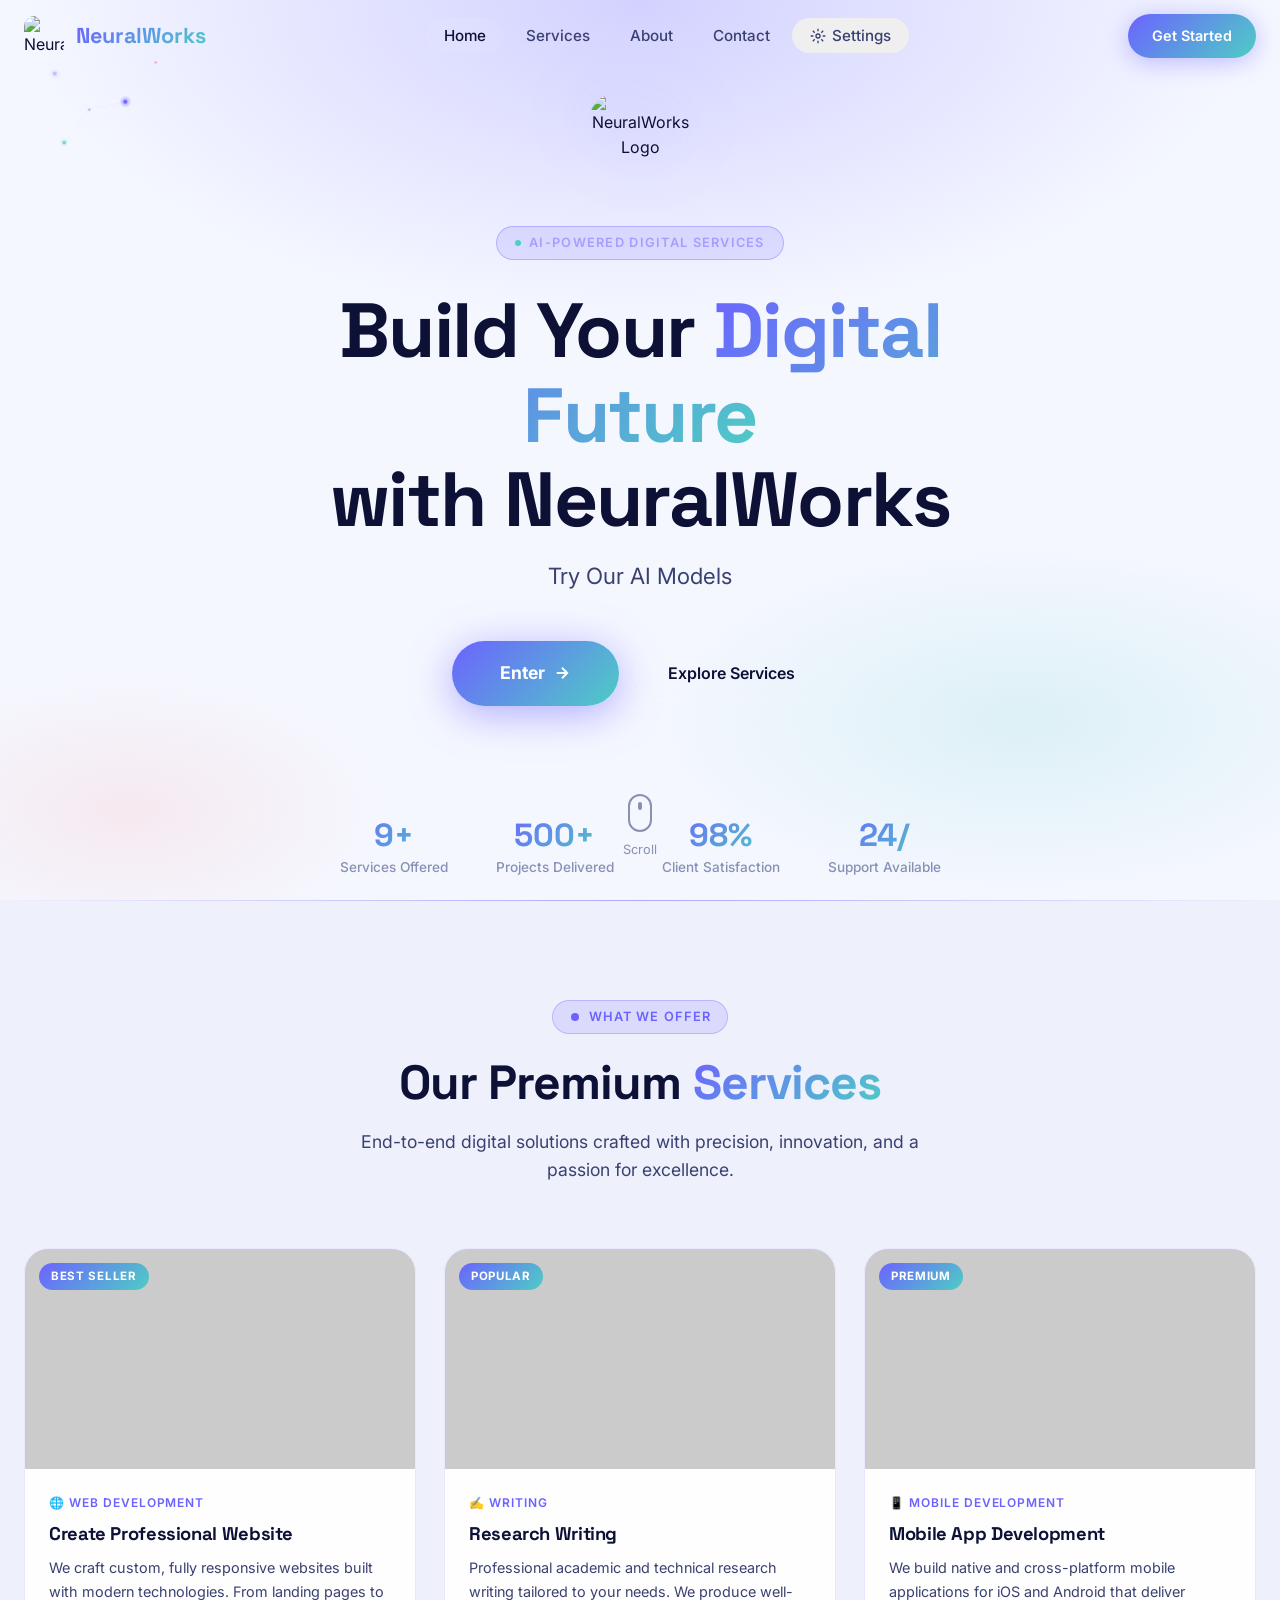
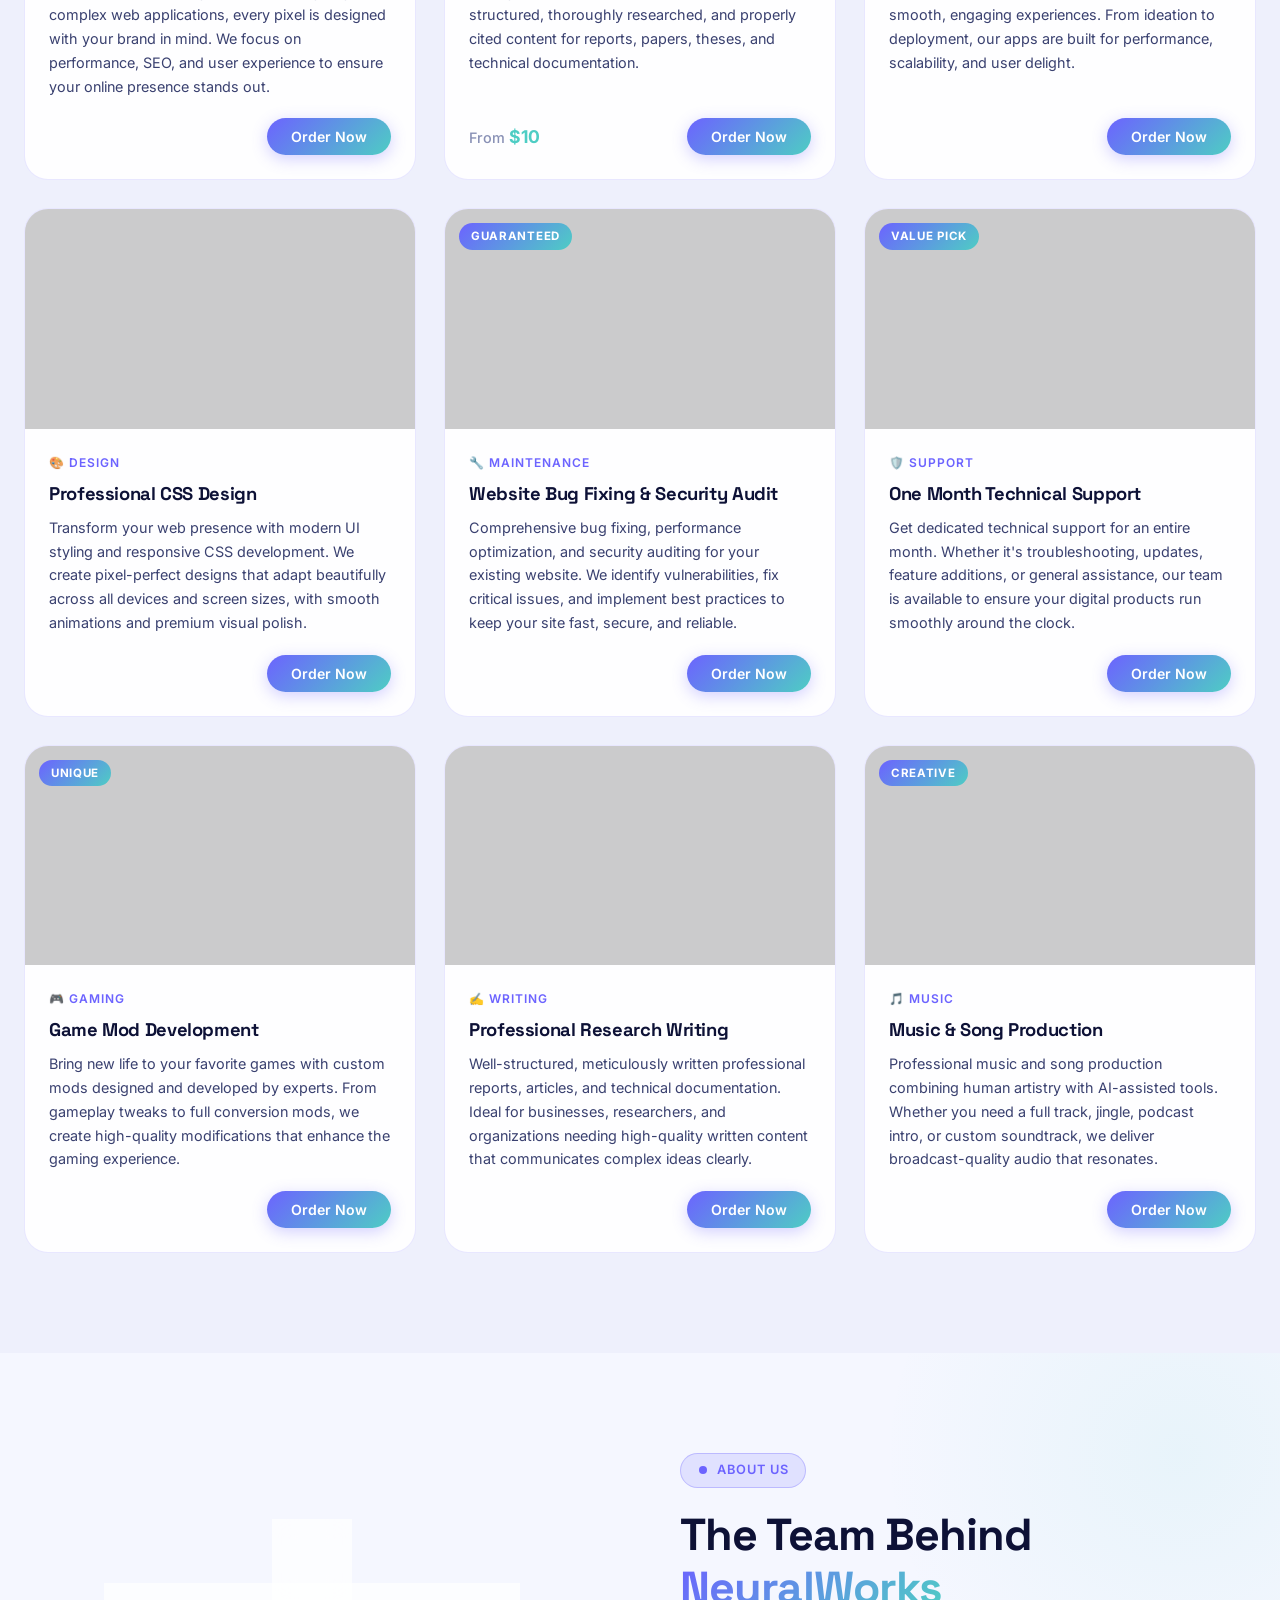
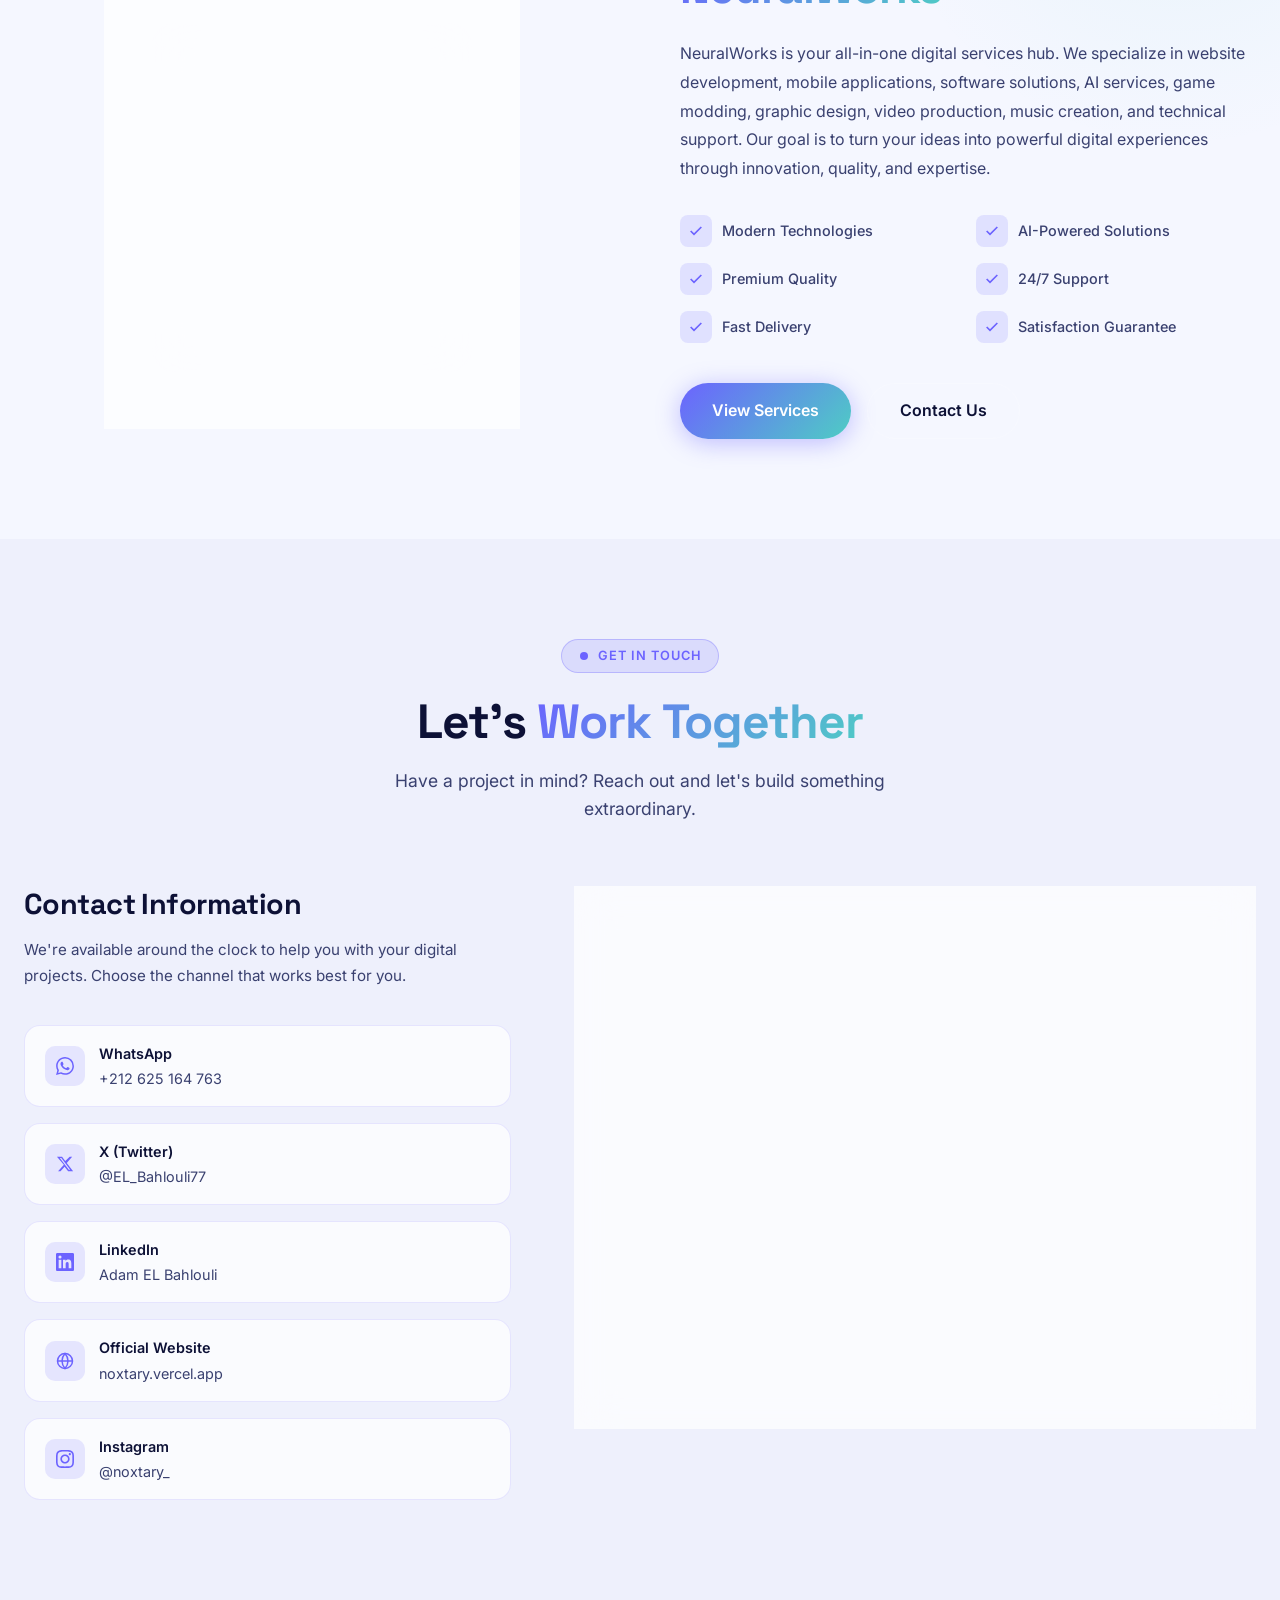
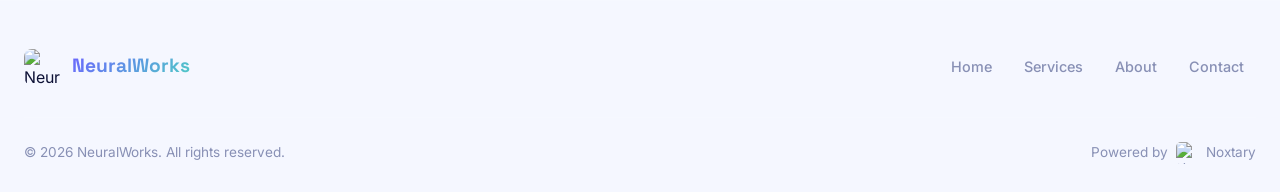
==== commit b27ca60c: "Add files via upload" ====
--- a/Product.html
+++ b/Product.html
@@ -29,7 +29,7 @@
       <li><a href="index.html#about"    class="nav-link" id="nav-about">About</a></li>
       <li><a href="index.html#contact"  class="nav-link" id="nav-contact">Contact</a></li>
       <li>
-        <button class="nav-link settings-link" id="settings-trigger" aria-haspopup="dialog">
+        <button class="nav-link settings-link" id="settings-trigger" aria-haspopup="dialog" aria-expanded="false">
           <svg width="16" height="16" viewBox="0 0 24 24" fill="none" stroke="currentColor" stroke-width="2">
             <circle cx="12" cy="12" r="3"/>
             <path d="M12 1v4M12 19v4M4.22 4.22l2.83 2.83M16.95 16.95l2.83 2.83M1 12h4M19 12h4M4.22 19.78l2.83-2.83M16.95 7.05l2.83-2.83"/>
@@ -40,7 +40,7 @@
     </ul>
 
     <div class="nav-actions">
-      <a href="index.html#contact" class="btn btn-primary btn-sm nav-cta">Get Started</a>
+      <a href="#contact" class="btn btn-primary btn-sm nav-cta">Get Started</a>
       <button class="hamburger" id="hamburger" aria-label="Toggle menu" aria-expanded="false">
         <span></span><span></span><span></span>
       </button>
@@ -164,7 +164,7 @@
 
           <!-- CTA Buttons -->
           <div class="product-cta">
-            <a href="index.html#contact"
+            <a href="#contact"
                class="btn btn-primary product-cta-primary"
                id="product-order-btn">
               Order Now
@@ -229,6 +229,134 @@
 </main>
 
 <!-- ==========================================
+     CONTACT SECTION (Product Page)
+     ========================================== -->
+<section id="contact" class="section" aria-label="Contact" style="padding-top:80px;">
+  <div class="container">
+    <div class="section-header reveal">
+      <span class="section-tag">
+        <svg width="12" height="12" viewBox="0 0 24 24" fill="currentColor"><circle cx="12" cy="12" r="8"/></svg>
+        Get In Touch
+      </span>
+      <h2 class="section-title">Let's <span class="gradient-text">Work Together</span></h2>
+      <p class="section-subtitle">Interested in this service? Send us a message and we'll get back to you shortly.</p>
+    </div>
+
+    <div class="contact-grid">
+      <!-- Contact Info -->
+      <div class="contact-info reveal">
+        <h3>Contact Information</h3>
+        <p>We're available around the clock to help you with your digital projects. Choose the channel that works best for you.</p>
+
+        <div class="contact-channels">
+          <a href="https://wa.me/212625164763"
+             target="_blank" rel="noopener noreferrer"
+             class="contact-channel" aria-label="Chat on WhatsApp">
+            <div class="contact-channel-icon" aria-hidden="true">
+              <svg width="18" height="18" viewBox="0 0 24 24" fill="currentColor"><path d="M17.472 14.382c-.297-.149-1.758-.867-2.03-.967-.273-.099-.471-.148-.67.15-.197.297-.767.966-.94 1.164-.173.199-.347.223-.644.075-.297-.15-1.255-.463-2.39-1.475-.883-.788-1.48-1.761-1.653-2.059-.173-.297-.018-.458.13-.606.134-.133.298-.347.446-.52.149-.174.198-.298.298-.497.099-.198.05-.371-.025-.52-.075-.149-.669-1.612-.916-2.207-.242-.579-.487-.5-.669-.51-.173-.008-.371-.01-.57-.01-.198 0-.52.074-.792.372-.272.297-1.04 1.016-1.04 2.479 0 1.462 1.065 2.875 1.213 3.074.149.198 2.096 3.2 5.077 4.487.709.306 1.262.489 1.694.625.712.227 1.36.195 1.871.118.571-.085 1.758-.719 2.006-1.413.248-.694.248-1.289.173-1.413-.074-.124-.272-.198-.57-.347m-5.421 7.403h-.004a9.87 9.87 0 01-5.031-1.378l-.361-.214-3.741.982.998-3.648-.235-.374a9.86 9.86 0 01-1.51-5.26c.001-5.45 4.436-9.884 9.888-9.884 2.64 0 5.122 1.03 6.988 2.898a9.825 9.825 0 012.893 6.994c-.003 5.45-4.437 9.884-9.885 9.884m8.413-18.297A11.815 11.815 0 0012.05 0C5.495 0 .16 5.335.157 11.892c0 2.096.547 4.142 1.588 5.945L.057 24l6.305-1.654a11.882 11.882 0 005.683 1.448h.005c6.554 0 11.89-5.335 11.893-11.893a11.821 11.821 0 00-3.48-8.413z"/></svg>
+            </div>
+            <div>
+              <div style="font-weight:600;color:var(--text-primary);margin-bottom:2px;">WhatsApp</div>
+              <div>+212 625 164 763</div>
+            </div>
+          </a>
+
+          <a href="https://x.com/EL_Bahlouli77"
+             target="_blank" rel="noopener noreferrer"
+             class="contact-channel" aria-label="Follow on X Twitter">
+            <div class="contact-channel-icon" aria-hidden="true">
+              <svg width="18" height="18" viewBox="0 0 24 24" fill="currentColor"><path d="M18.244 2.25h3.308l-7.227 8.26 8.502 11.24H16.17l-4.714-6.231-5.401 6.231H2.744l7.73-8.835L1.254 2.25H8.08l4.259 5.63zm-1.161 17.52h1.833L7.084 4.126H5.117z"/></svg>
+            </div>
+            <div>
+              <div style="font-weight:600;color:var(--text-primary);margin-bottom:2px;">X (Twitter)</div>
+              <div>@EL_Bahlouli77</div>
+            </div>
+          </a>
+
+          <a href="https://www.linkedin.com/in/adam-el-bahlouli-4b8435385"
+             target="_blank" rel="noopener noreferrer"
+             class="contact-channel" aria-label="Connect on LinkedIn">
+            <div class="contact-channel-icon" aria-hidden="true">
+              <svg width="18" height="18" viewBox="0 0 24 24" fill="currentColor"><path d="M20.447 20.452h-3.554v-5.569c0-1.328-.027-3.037-1.852-3.037-1.853 0-2.136 1.445-2.136 2.939v5.667H9.351V9h3.414v1.561h.046c.477-.9 1.637-1.85 3.37-1.85 3.601 0 4.267 2.37 4.267 5.455v6.286zM5.337 7.433a2.062 2.062 0 01-2.063-2.065 2.064 2.064 0 112.063 2.065zm1.782 13.019H3.555V9h3.564v11.452zM22.225 0H1.771C.792 0 0 .774 0 1.729v20.542C0 23.227.792 24 1.771 24h20.451C23.2 24 24 23.227 24 22.271V1.729C24 .774 23.2 0 22.222 0h.003z"/></svg>
+            </div>
+            <div>
+              <div style="font-weight:600;color:var(--text-primary);margin-bottom:2px;">LinkedIn</div>
+              <div>Adam EL Bahlouli</div>
+            </div>
+          </a>
+
+          <a href="https://noxtary.vercel.app/"
+             target="_blank" rel="noopener noreferrer"
+             class="contact-channel" aria-label="Visit Noxtary website">
+            <div class="contact-channel-icon" aria-hidden="true">
+              <svg width="18" height="18" viewBox="0 0 24 24" fill="none" stroke="currentColor" stroke-width="2"><circle cx="12" cy="12" r="10"/><path d="M2 12h20M12 2a15.3 15.3 0 014 10 15.3 15.3 0 01-4 10 15.3 15.3 0 01-4-10 15.3 15.3 0 014-10z"/></svg>
+            </div>
+            <div>
+              <div style="font-weight:600;color:var(--text-primary);margin-bottom:2px;">Official Website</div>
+              <div>noxtary.vercel.app</div>
+            </div>
+          </a>
+        </div>
+      </div>
+
+      <!-- Contact Form -->
+      <div class="reveal reveal-delay-2">
+        <form class="contact-form" id="contact-form" novalidate aria-label="Contact form">
+          <div class="form-row">
+            <div class="form-group">
+              <label for="contact-name" class="form-label">Your Name</label>
+              <input type="text" id="contact-name" name="name" class="form-input"
+                     placeholder="John Doe" required autocomplete="name" />
+            </div>
+            <div class="form-group">
+              <label for="contact-email" class="form-label">Email Address</label>
+              <input type="email" id="contact-email" name="email" class="form-input"
+                     placeholder="john@example.com" required autocomplete="email" />
+            </div>
+          </div>
+
+          <div class="form-group">
+            <label for="contact-service" class="form-label">Service Interested In</label>
+            <select id="contact-service" name="service" class="form-select form-input">
+              <option value="">Select a service…</option>
+              <option value="website">Create Professional Website</option>
+              <option value="research">Research Writing</option>
+              <option value="mobile">Mobile App Development</option>
+              <option value="css">Professional CSS Design</option>
+              <option value="bugfix">Bug Fixing &amp; Security Audit</option>
+              <option value="support">Technical Support</option>
+              <option value="gamemod">Game Mod Development</option>
+              <option value="prowriting">Professional Research Writing</option>
+              <option value="music">Music &amp; Song Production</option>
+            </select>
+          </div>
+
+          <div class="form-group">
+            <label for="contact-message" class="form-label">Your Message</label>
+            <textarea id="contact-message" name="message" class="form-textarea"
+                      placeholder="Tell us about your project…" required></textarea>
+          </div>
+
+          <button type="submit" class="btn btn-primary form-submit" id="contact-submit">
+            Send Message
+            <svg width="18" height="18" viewBox="0 0 24 24" fill="none" stroke="currentColor" stroke-width="2.5">
+              <line x1="22" y1="2" x2="11" y2="13"/><polygon points="22 2 15 22 11 13 2 9 22 2"/>
+            </svg>
+          </button>
+
+          <div class="form-success" id="form-success" role="status" aria-live="polite">
+            ✅ Message sent! We'll get back to you shortly.
+          </div>
+          <div class="form-error" id="form-error" role="alert" aria-live="assertive">
+            ❌ Failed to send message. Please try again or contact us directly.
+          </div>
+        </form>
+      </div>
+    </div>
+  </div>
+</section>
+
+<!-- ==========================================
      FOOTER
      ========================================== -->
 <footer role="contentinfo">
@@ -306,6 +434,8 @@
 <div class="toast-container" id="toast-container" aria-live="polite"></div>
 
 <!-- Scripts -->
+<!-- EmailJS CDN -->
+<script src="https://cdn.jsdelivr.net/npm/@emailjs/browser@4/dist/email.min.js"></script>
 <script src="js/theme.js" defer></script>
 <script src="js/main.js" defer></script>
 <script src="js/product.js" defer></script>
--- a/css/style.css
+++ b/css/style.css
@@ -1155,6 +1155,19 @@
   font-weight: 600;
 }
 
+.form-error {
+  display: none;
+  text-align: center;
+  padding: 16px 24px;
+  color: var(--accent-tertiary);
+  font-size: 0.95rem;
+  font-weight: 600;
+  background: rgba(255, 107, 107, 0.08);
+  border: 1px solid rgba(255, 107, 107, 0.25);
+  border-radius: var(--radius-sm);
+  margin-top: 8px;
+}
+
 /* ============================================
    SETTINGS PANEL
    ============================================ */
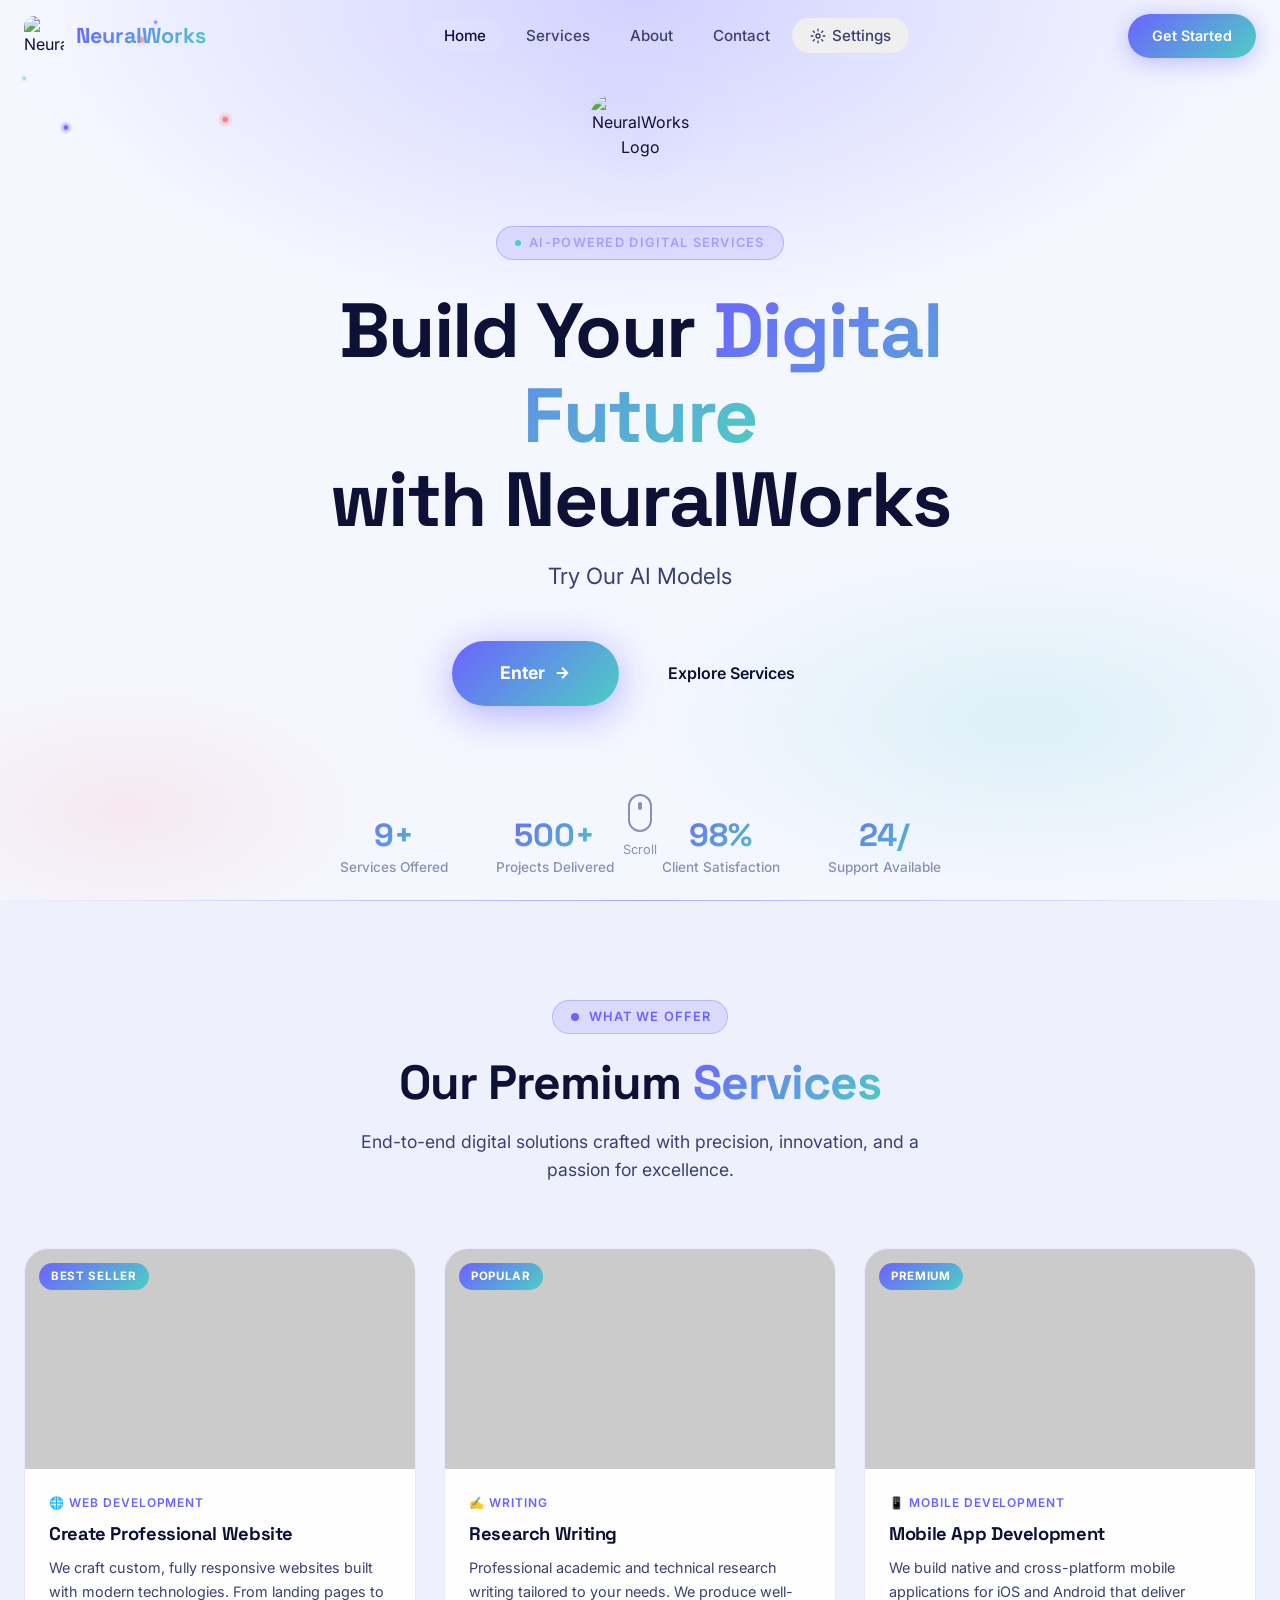
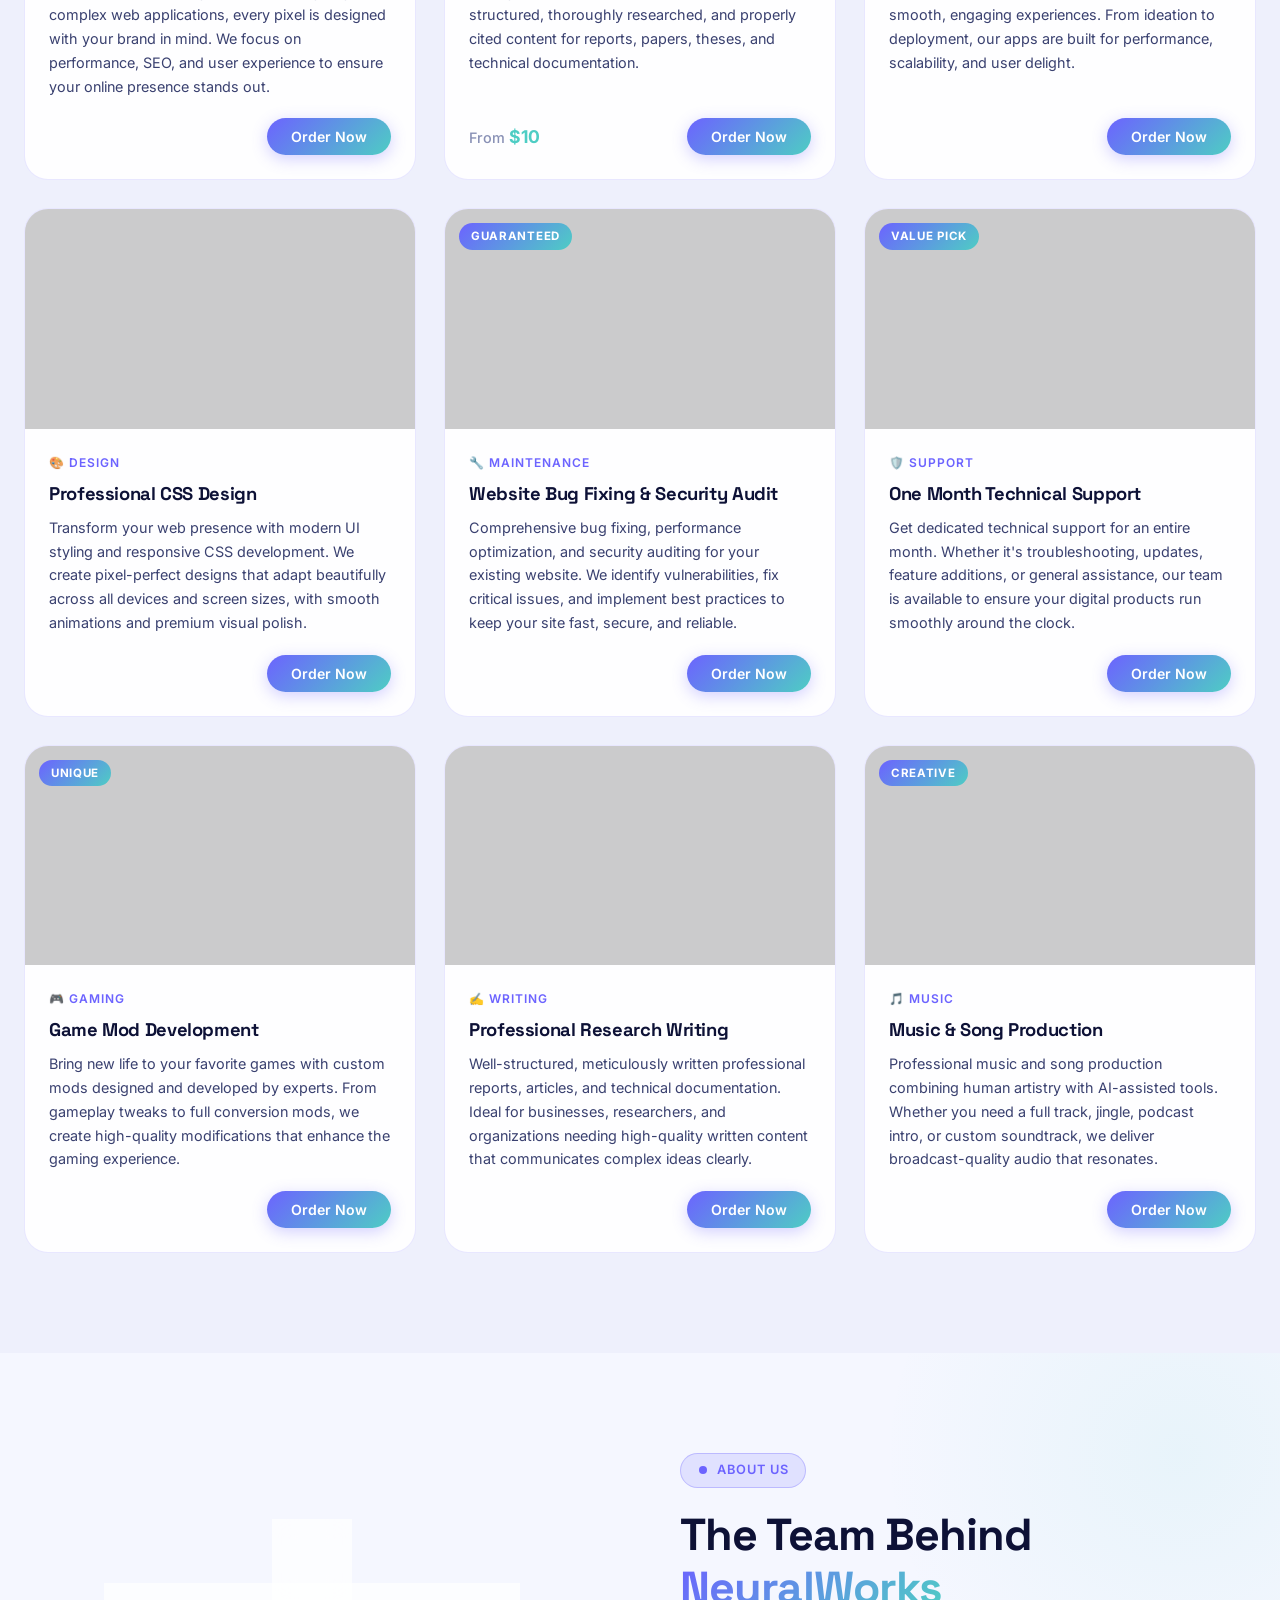
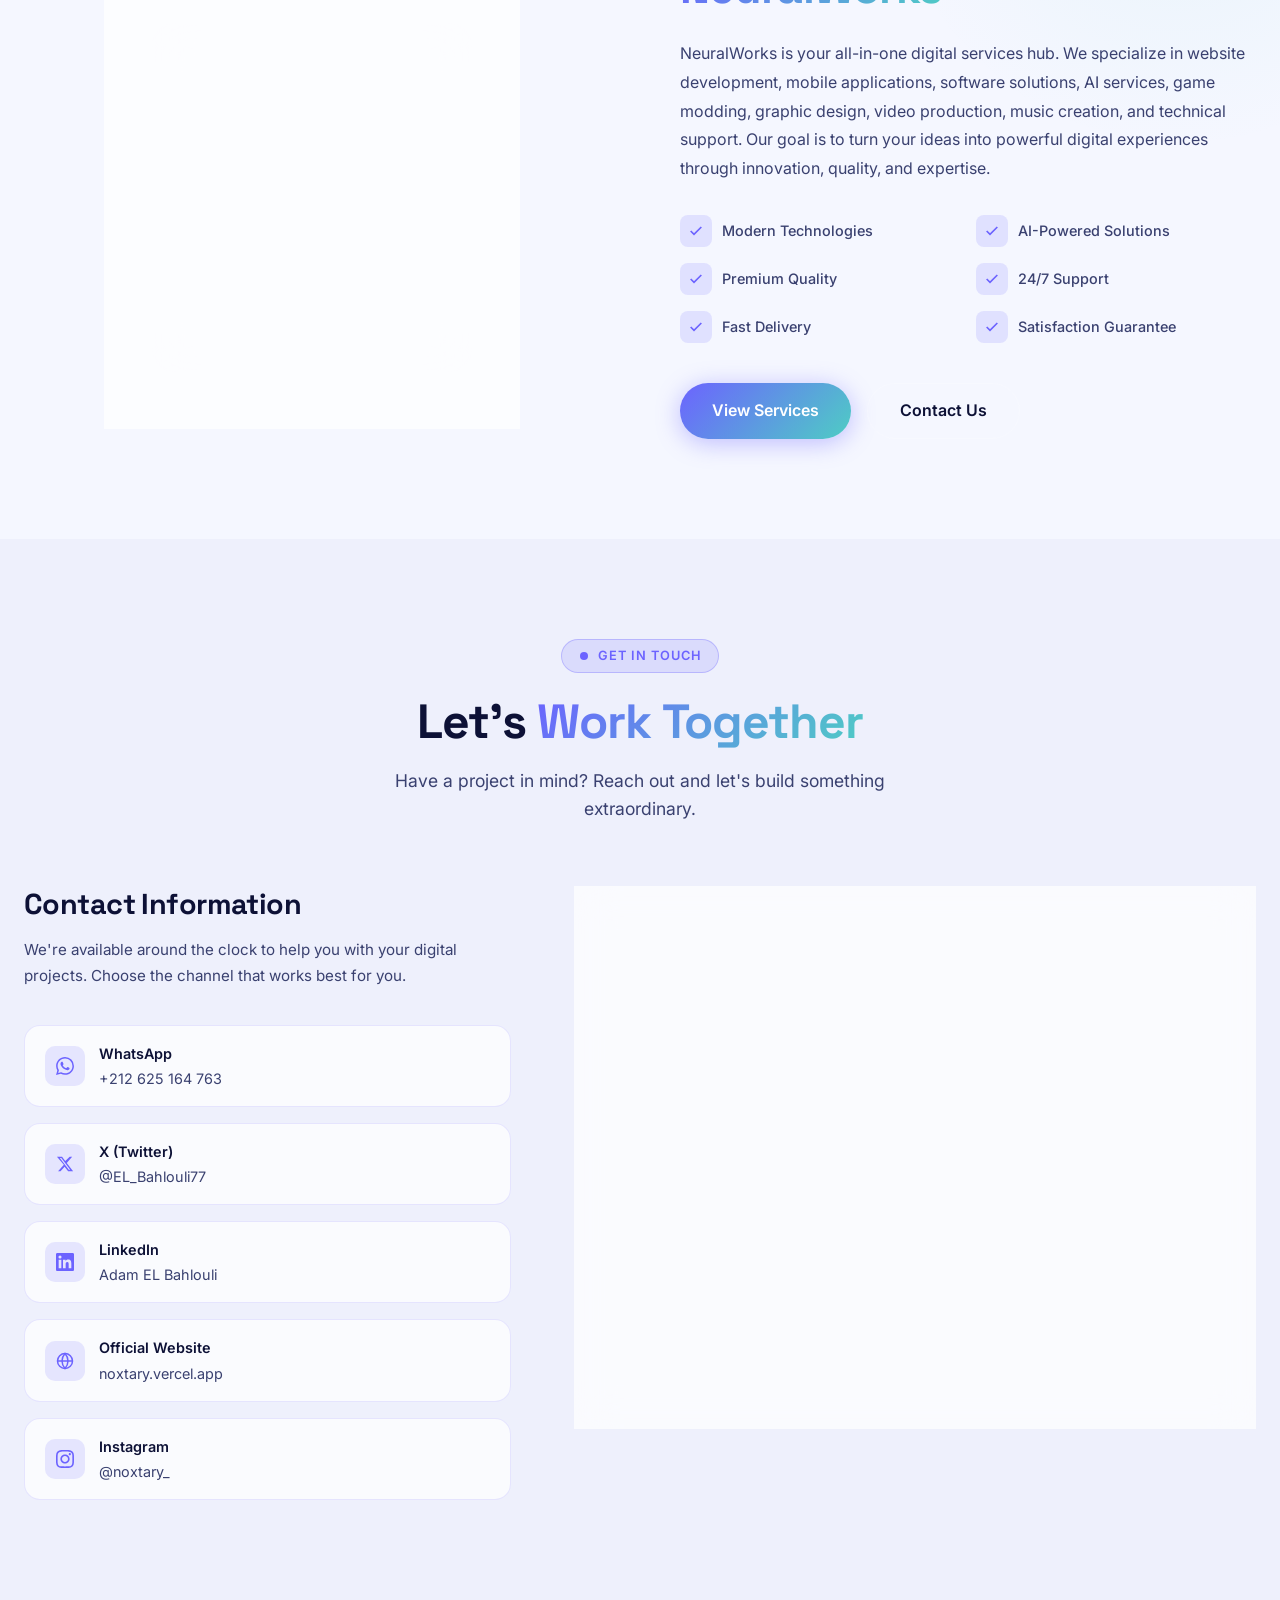
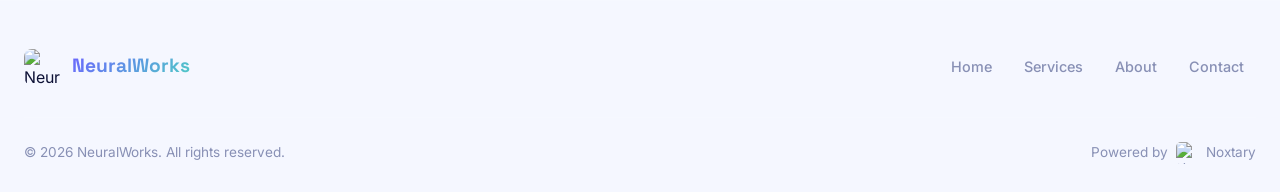
==== commit 23415ca4: "Add files via upload" ====
--- a/Product.html
+++ b/Product.html
@@ -3,6 +3,32 @@
 <head>
   <meta charset="UTF-8" />
   <meta name="viewport" content="width=device-width, initial-scale=1.0" />
+  <script>
+    window.addEventListener('error', function(e) {
+      var div = document.getElementById('debug-error-banner');
+      if (!div) {
+        div = document.createElement('div');
+        div.id = 'debug-error-banner';
+        div.style.position = 'fixed';
+        div.style.top = '10px';
+        div.style.left = '10px';
+        div.style.right = '10px';
+        div.style.padding = '15px';
+        div.style.background = '#ff4d4d';
+        div.style.color = 'white';
+        div.style.zIndex = '99999';
+        div.style.borderRadius = '8px';
+        div.style.boxShadow = '0 4px 12px rgba(0,0,0,0.3)';
+        div.style.fontFamily = 'monospace';
+        div.style.fontSize = '12px';
+        var target = document.body || document.documentElement;
+        if (target) {
+          target.appendChild(div);
+        }
+      }
+      div.innerHTML = '<strong>JS Error:</strong> ' + e.message + ' <br><strong>File:</strong> ' + e.filename + ':' + e.lineno;
+    });
+  </script>
   <meta name="description" content="NeuralWorks — Service Details. Premium digital services built with expertise and innovation." />
   <meta name="author" content="Adam EL Bahlouli" />
   <title>Service Details — NeuralWorks</title>
@@ -435,7 +461,7 @@
 
 <!-- Scripts -->
 <!-- EmailJS CDN -->
-<script src="https://cdn.jsdelivr.net/npm/@emailjs/browser@4/dist/email.min.js"></script>
+<script src="https://cdn.jsdelivr.net/npm/@emailjs/browser@4/dist/email.min.js" defer></script>
 <script src="js/theme.js" defer></script>
 <script src="js/main.js" defer></script>
 <script src="js/product.js" defer></script>
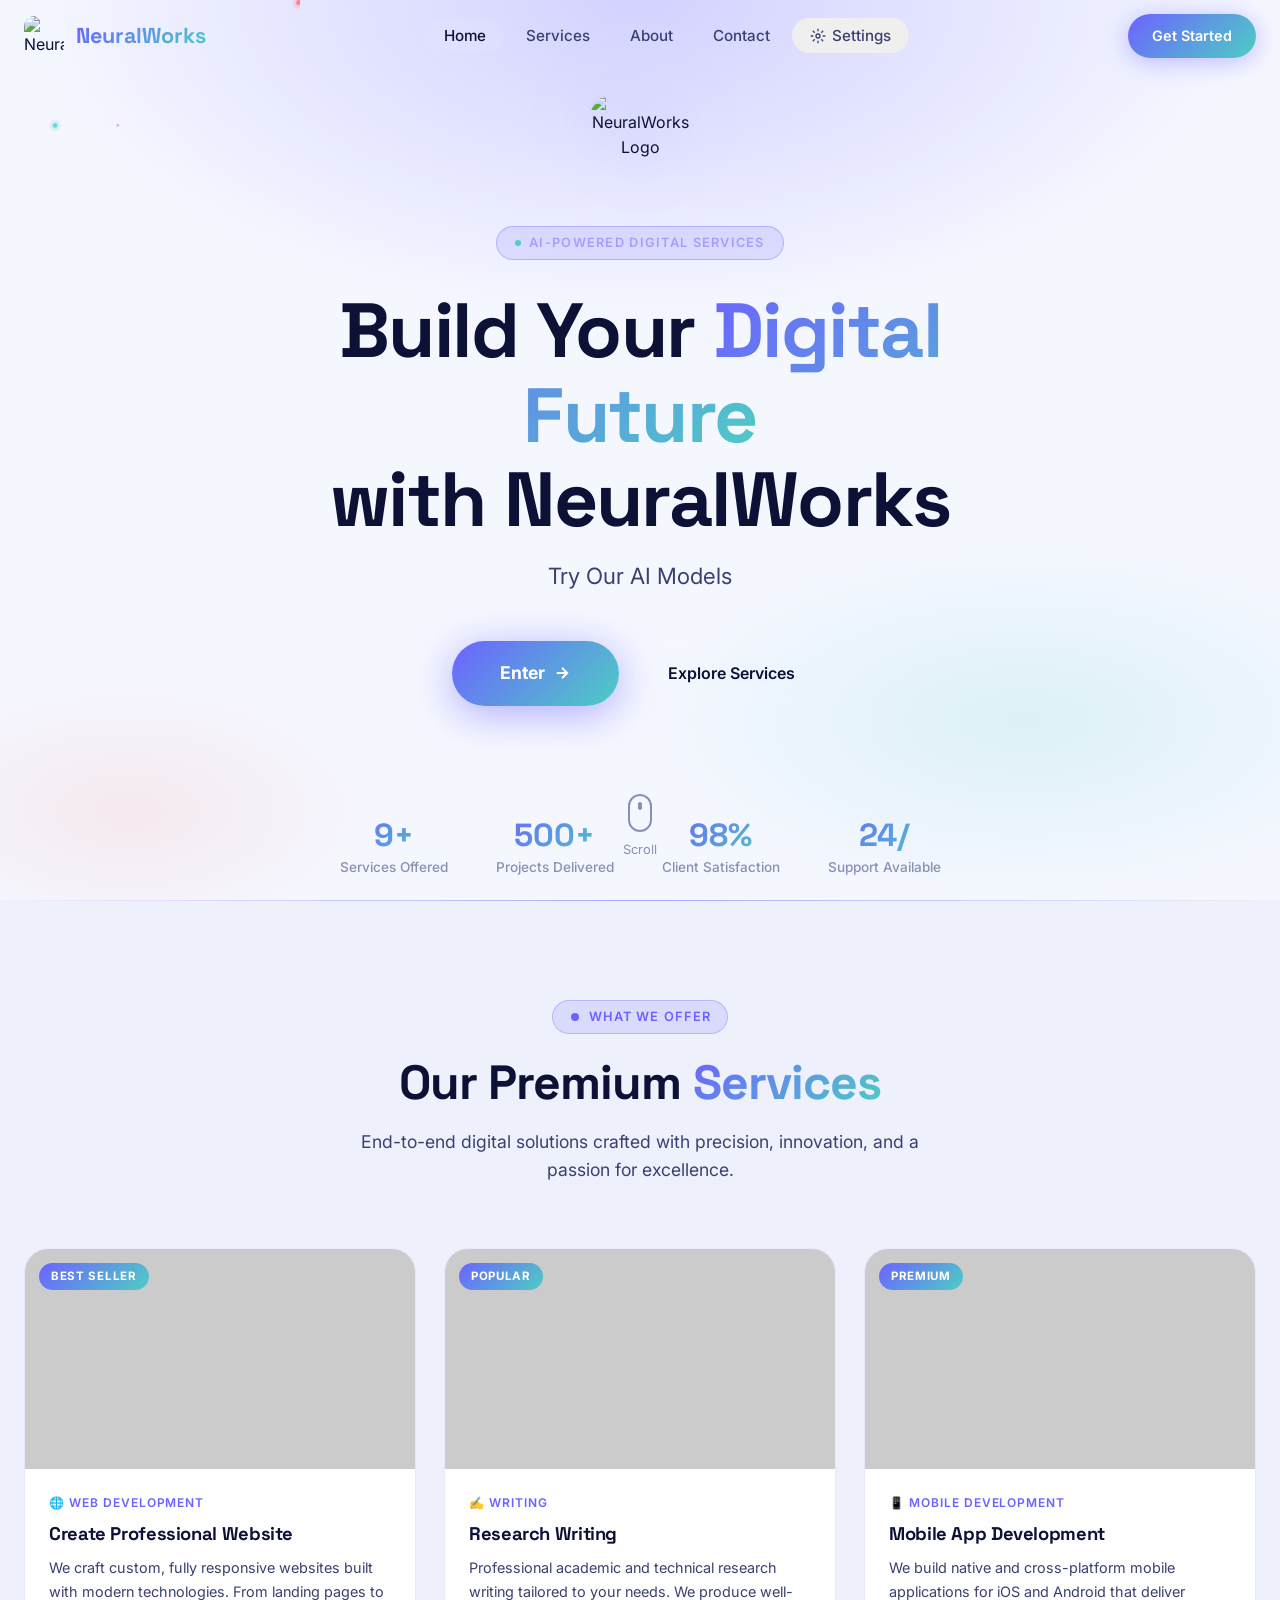
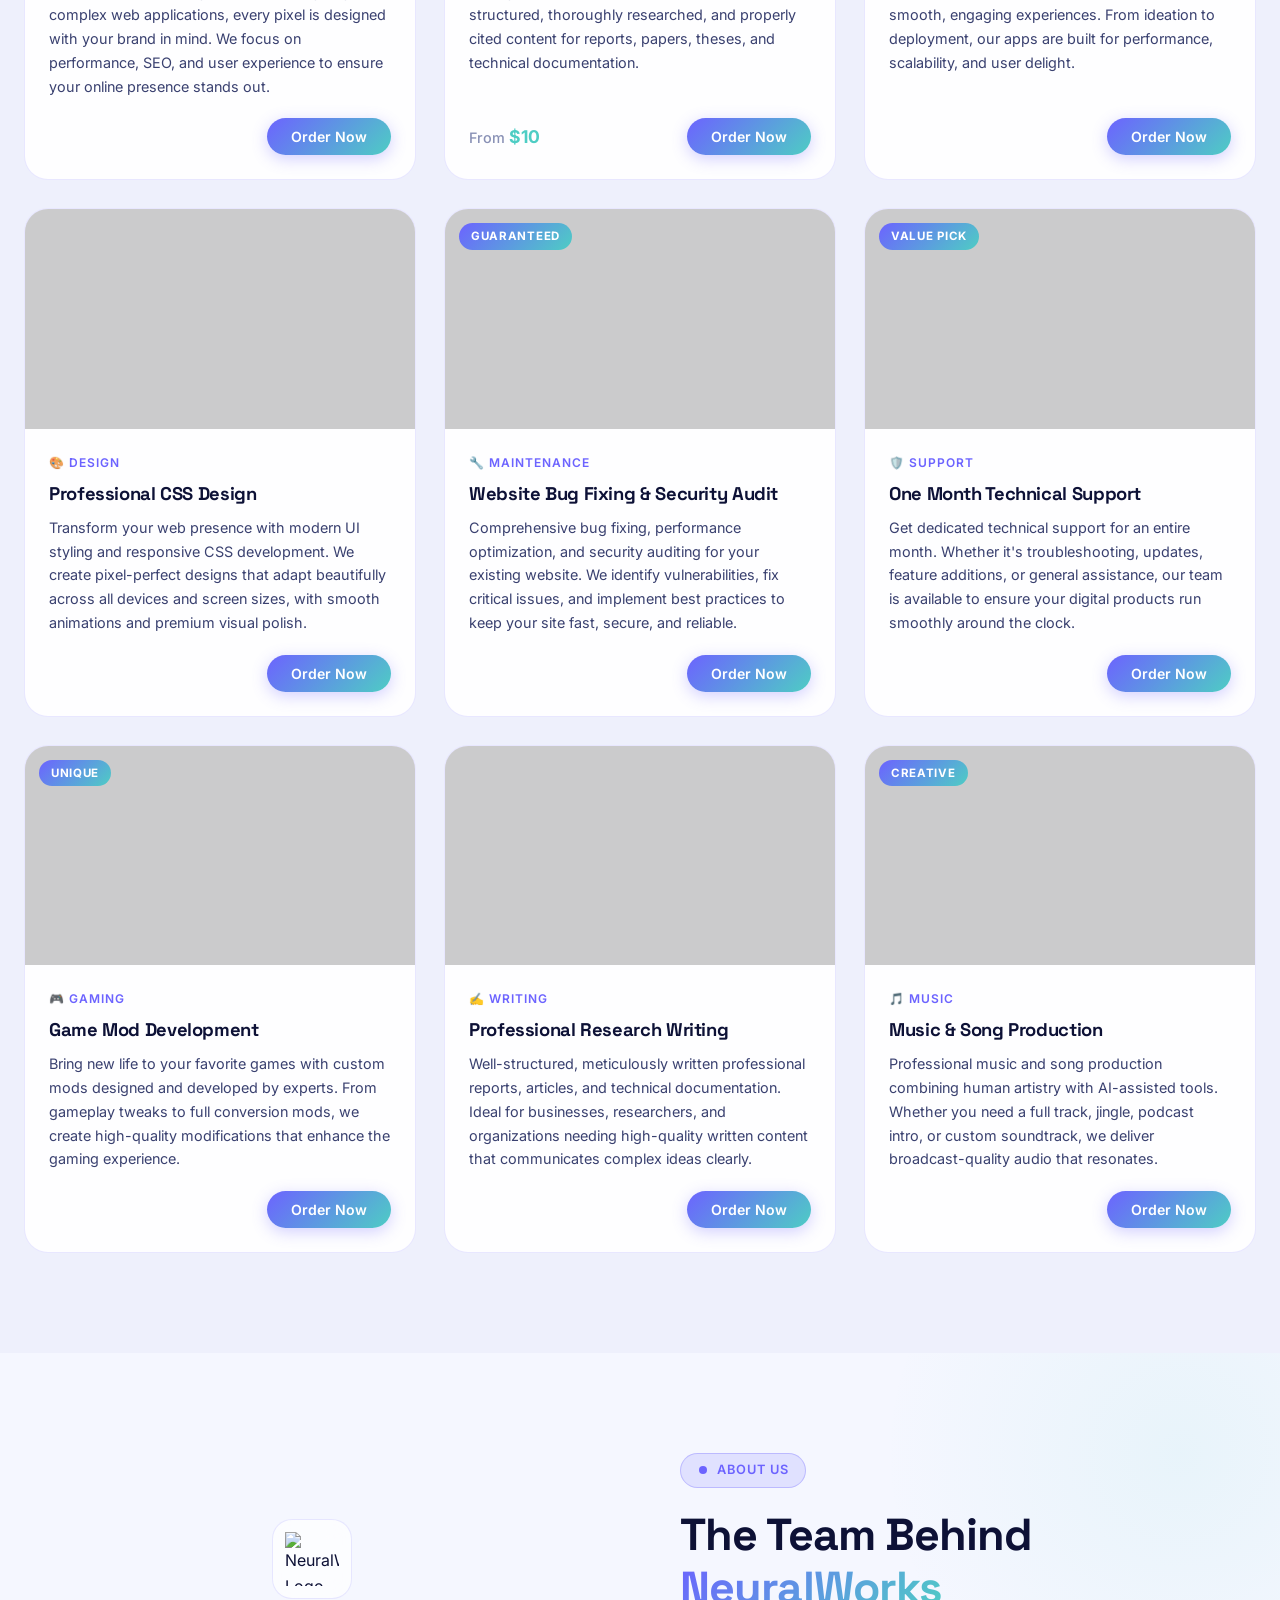
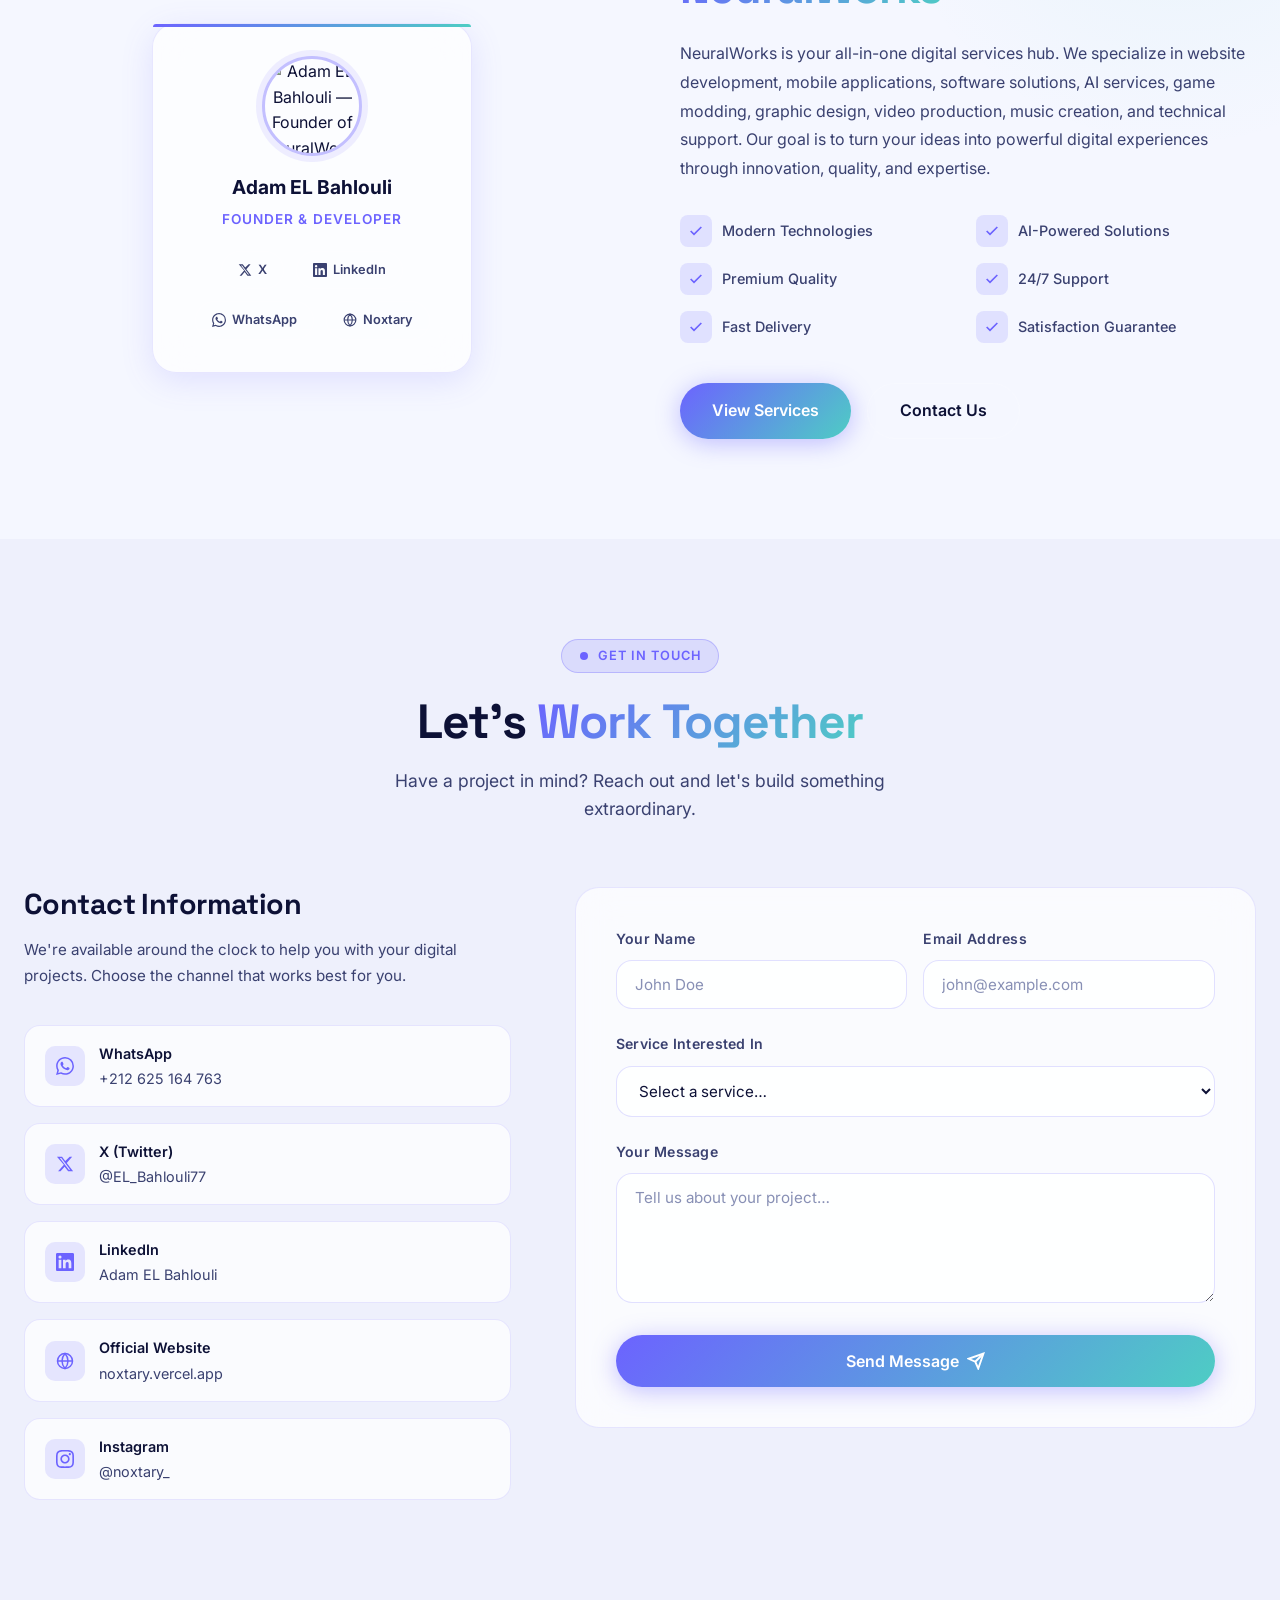
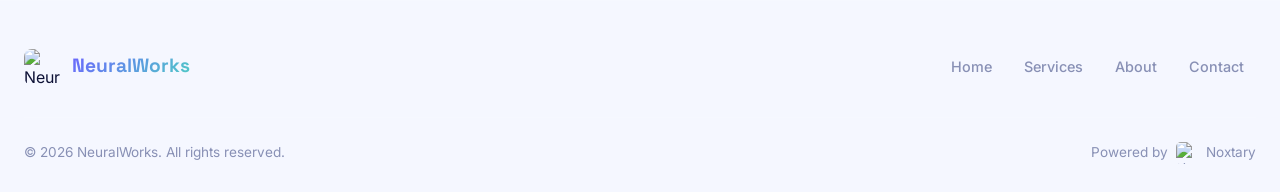
==== commit 0a3430a1: "Add files via upload" ====
--- a/Product.html
+++ b/Product.html
@@ -3,32 +3,6 @@
 <head>
   <meta charset="UTF-8" />
   <meta name="viewport" content="width=device-width, initial-scale=1.0" />
-  <script>
-    window.addEventListener('error', function(e) {
-      var div = document.getElementById('debug-error-banner');
-      if (!div) {
-        div = document.createElement('div');
-        div.id = 'debug-error-banner';
-        div.style.position = 'fixed';
-        div.style.top = '10px';
-        div.style.left = '10px';
-        div.style.right = '10px';
-        div.style.padding = '15px';
-        div.style.background = '#ff4d4d';
-        div.style.color = 'white';
-        div.style.zIndex = '99999';
-        div.style.borderRadius = '8px';
-        div.style.boxShadow = '0 4px 12px rgba(0,0,0,0.3)';
-        div.style.fontFamily = 'monospace';
-        div.style.fontSize = '12px';
-        var target = document.body || document.documentElement;
-        if (target) {
-          target.appendChild(div);
-        }
-      }
-      div.innerHTML = '<strong>JS Error:</strong> ' + e.message + ' <br><strong>File:</strong> ' + e.filename + ':' + e.lineno;
-    });
-  </script>
   <meta name="description" content="NeuralWorks — Service Details. Premium digital services built with expertise and innovation." />
   <meta name="author" content="Adam EL Bahlouli" />
   <title>Service Details — NeuralWorks</title>
@@ -460,8 +434,8 @@
 <div class="toast-container" id="toast-container" aria-live="polite"></div>
 
 <!-- Scripts -->
-<!-- EmailJS CDN -->
-<script src="https://cdn.jsdelivr.net/npm/@emailjs/browser@4/dist/email.min.js" defer></script>
+<!-- EmailJS: loaded synchronously so it is available before main.js runs -->
+<script src="https://cdn.jsdelivr.net/npm/@emailjs/browser@4/dist/email.min.js"></script>
 <script src="js/theme.js" defer></script>
 <script src="js/main.js" defer></script>
 <script src="js/product.js" defer></script>
--- a/css/style.css
+++ b/css/style.css
@@ -401,6 +401,7 @@
   z-index: 999;
   transform: translateY(-20px);
   opacity: 0;
+  pointer-events: none;
   transition: all var(--transition-base);
 }
 
@@ -411,6 +412,7 @@
 .nav-drawer.open {
   transform: translateY(0);
   opacity: 1;
+  pointer-events: all;
 }
 
 .nav-drawer .nav-link {
